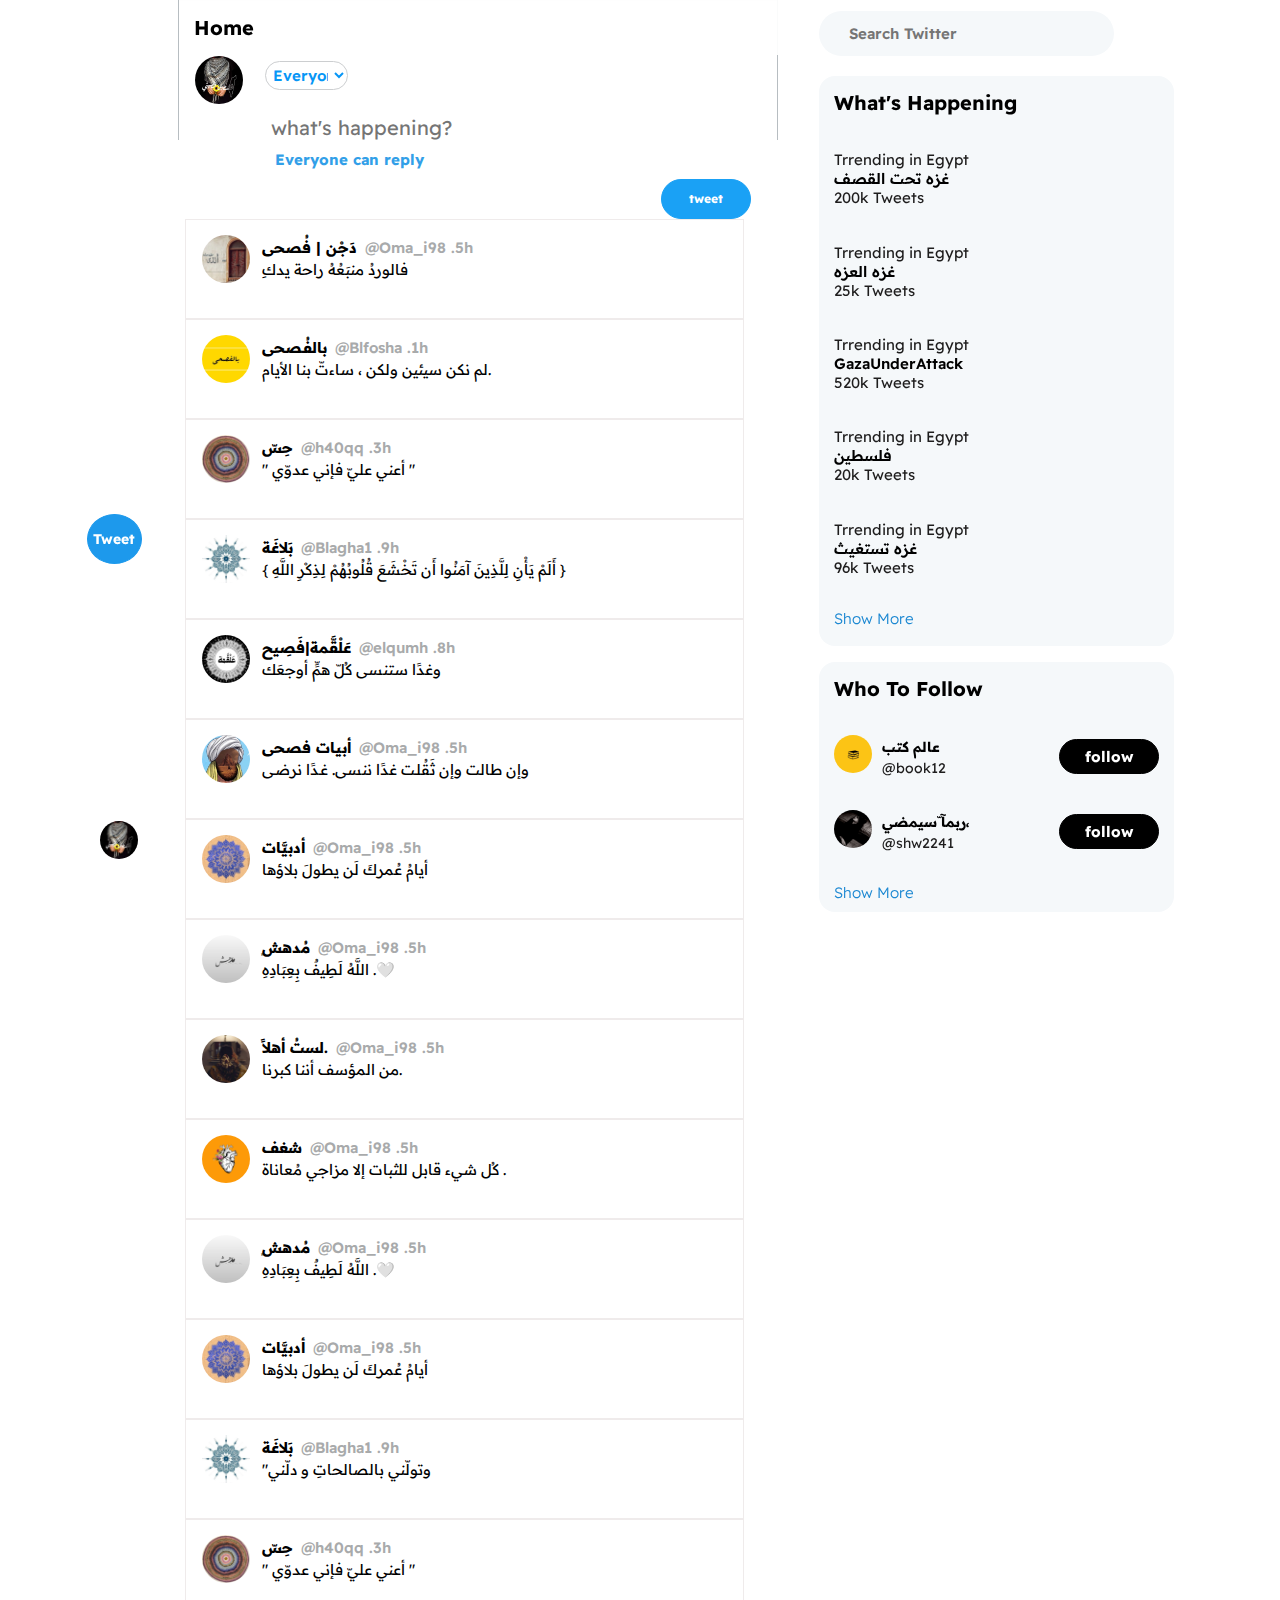
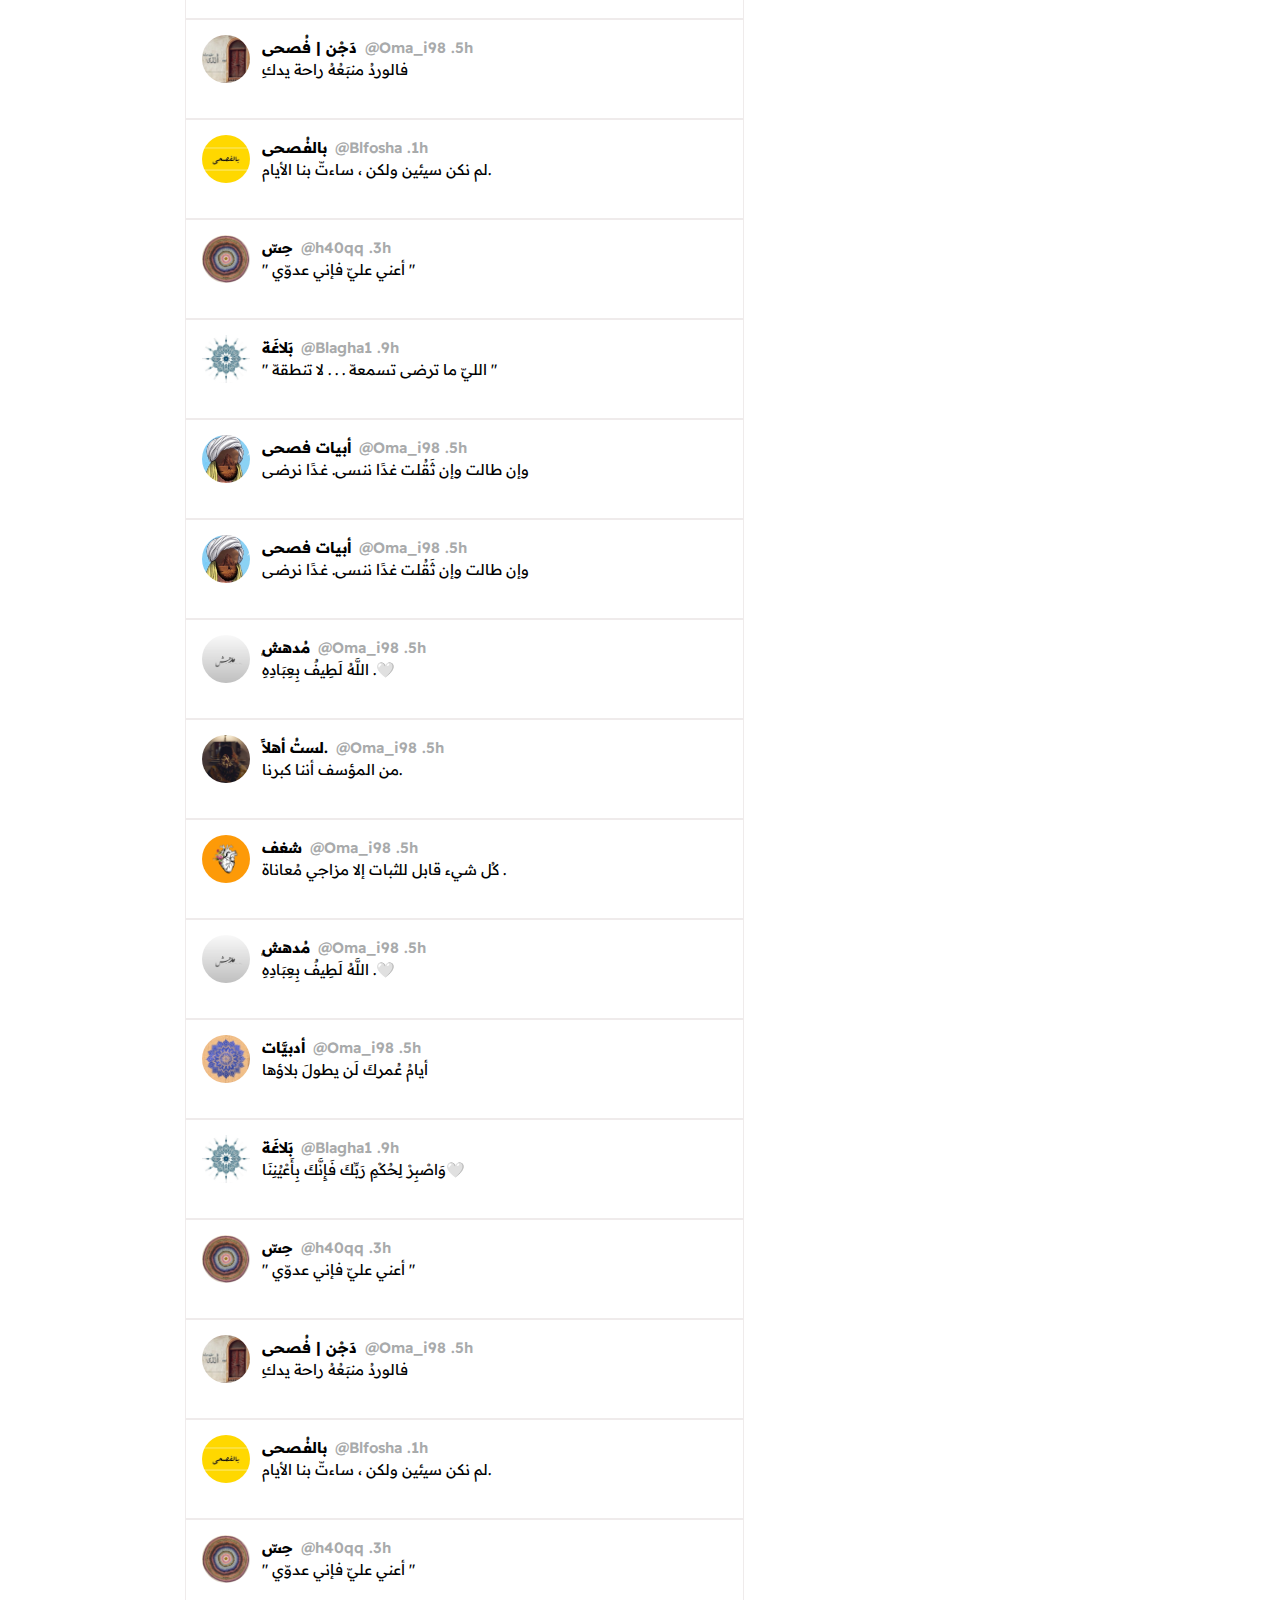
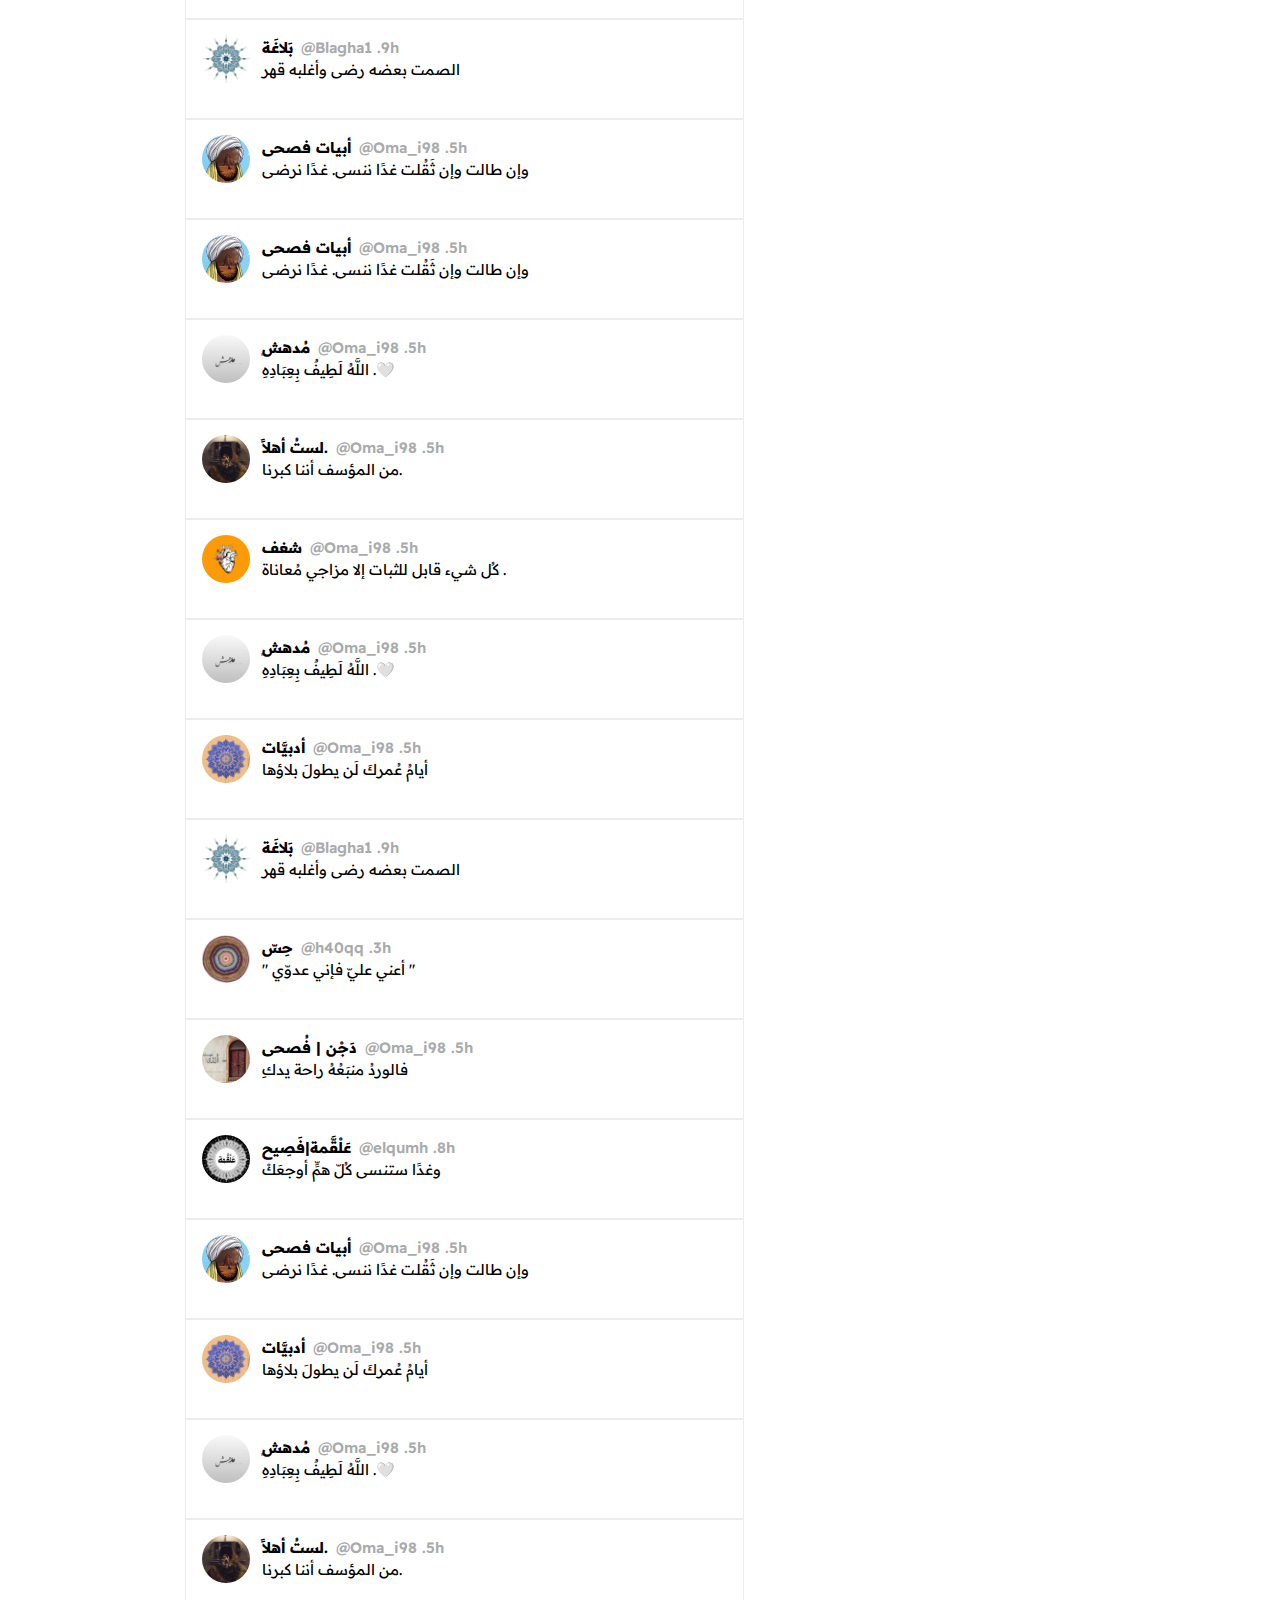
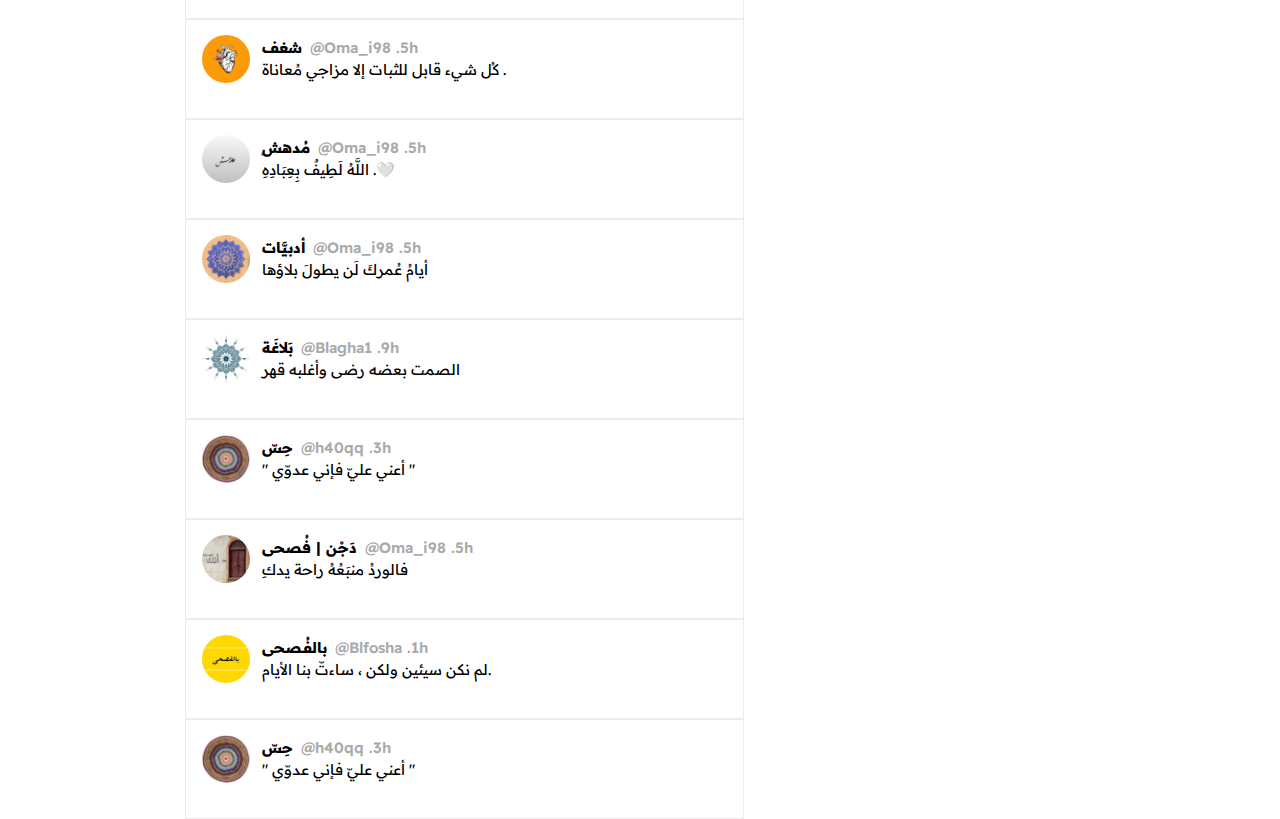
==== index.html @ 55ce8f57 "twitter-clone" ====
<!DOCTYPE html>
<html lang="en">
<head>
    <meta charset="UTF-8">
    <meta http-equiv="X-UA-Compatible" content="IE=edge">
    <meta name="viewport" content="width=device-width, initial-scale=1.0">
    <title> Home/Twitter </title>
    <!----------link Favicon---------->
    <link rel="shortcut icon" href="favicon twitter.png" type="image/x-icon">

    <!------Link Google Fonts--------->
    <link rel="preconnect" href="https://fonts.googleapis.com">
    <link rel="preconnect" href="https://fonts.gstatic.com" crossorigin>
    <link href="https://fonts.googleapis.com/css2?family=Cairo:wght@200&family=Golos+Text&family=Open+Sans:wght@700&family=Readex+Pro:wght@200&display=swap" 
    rel="stylesheet">

    <!--------link Fontawesome-------->
    <link rel="stylesheet" href="https://cdnjs.cloudflare.com/ajax/libs/font-awesome/6.3.0/css/all.min.css" 
    integrity="sha512-SzlrxWUlpfuzQ+pcUCosxcglQRNAq/DZjVsC0lE40xsADsfeQoEypE+enwcOiGjk/bSuGGKHEyjSoQ1zVisanQ=="
    crossorigin="anonymous" referrerpolicy="no-referrer" />

    <!---------Link Bootstrap CSS--------->
    <link rel="stylesheet" href="https://cdn.jsdelivr.net/npm/bootstrap@4.6.2/dist/css/bootstrap.min.css" 
    integrity="sha384-xOolHFLEh07PJGoPkLv1IbcEPTNtaed2xpHsD9ESMhqIYd0nLMwNLD69Npy4HI+N"
    crossorigin="anonymous">

    <!-----------------LINK CSS--------------->
    <link rel="stylesheet" href="style.css">
</head>
<body>
    <!-----------------header--------------->
    <header>
        <!-----------DIV NAV-LINKS----------->
            <div class="nav-links">
                <a href="#">
                    <i class="fab fa-twitter">
                    </i>
                </a>

                <a href="#">
                    <i class="fas fa-house">
                    </i>
                    <span class="font">Home</span>
                </a>
                <a href="#">
                    <i class="far fa-hashtag">
                    </i>
                    <span>Explore</span>
                </a>
                <a href="#">
                    <i class="far fa-bell">
                    </i>
                    <span>Notifications</span>
                </a>
                <a href="#">
                    <i class="far fa-envelope">
                    </i>
                    <span>Messages</span>
                </a>
                <a href="#">
                    <i class="fas fa-clipboard-list">
                    </i>
                    <span>Listes</span>
                </a>
                <a href="#">
                    <i class="far fa-bookmark">
                    </i>
                    <span>Bookmarks</span>
                </a>
                <a href="#">
                    <i class="far fa-user">
                    </i>
                    <span>Profile</span>
                </a>
                <a href="#">
                    <i class="fa-solid fa-ellipsis"></i>
                    </i>
                    <span>More</span>
                </a>
                
                <button class="tweet-button">Tweet</button>
            </div>
             <!-------DIV MAIN-ACCOUNT-------->
            <div class="main-account">
                <a href="#">
                        <img class="tweet-img" src="images/asmaa.jpg" alt="">
                        <div class="account-details">
                            <span class="account-name">اسماء محمد</span>
                            <span class="account-handle">@asmaammhmd22</span>
                        </div>
                        <i class="fa-solid fa-ellipsis"></i>
                </a>
            </div>
    </header>

    <!---------------------main------------------>
    <main>
                <div class="main-flex"> 
                <!--- div main-feed-->
                <div class="main-feed">
                        <div class="home-bar">
                            <span>Home</span>
                        </div>
                        
                        <!--- div new tweet-->
                        <div class="new-tweet">
                            <img class="tweet-img" src="images/asmaa.jpg" alt="">
                            <div class="new-tweet-details">
                                <select class="replay">
                                    <option value="Everyone">Everyone</option>
                                    <option value="Twitter circle">Twitter circle</option>
                                    </select>
                                <input type="text" placeholder=" what's happening?">
                                <p class="p" style="color:  #329fe8;font-weight:700; font-size:15px; padding:10px; ">Everyone can reply</p>
                                
                              
                                <div class="new-tweet-actions">
                                <ul>
                                    <li>
                                        <i class="fa-regular fa-images"></i>
                                        <i class="fa-solid fa-square-poll-horizontal"></i>
                                        <i class="fa-regular fa-face-smile"></i>
                                        <i class="fa-regular fa-calendar"></i>
                                        <i class="fa-sharp fa-solid fa-location-dot"></i>
                                    </li>
                                </ul>
                                <button type="button" class="post-btn">
                                 <h6> tweet</h6>
                                  </button>
                            
                            
                                  <!-- post modal -->
                                  <div class="modal-wrapper">
                                    <div class="modal dark-mode-1">
                                      <div class="modal-header border">
                                        <i class="fas fa-times"></i>
                                        <button type="button">tweet</button>
                                      </div>
                                      <div class="modal-body">
                                        <div class="modal-img">
                                          <img src="images/asmaa.jpg" />
                                        </div>
                                        <input
                                          type="text"
                                          placeholder="What's happening?"
                                          class="modal-input dark-mode-2 light-text border"
                                        />
                                        <i class="far fa-smile"></i>
                                      </div>
                                      <div class="modal-footer">
                                        <div class="modal-icons">
                                          <i class="far fa-image"></i>
                                          <i class="fas fa-camera"></i>
                                          <i class="far fa-chart-bar"></i>

                                        </div>
                                      </div>
                                    </div>
                                  </div>
                                  <!-- end of post modal -->
                                </div>
                                
                                
                                <!-- div feed-tweet-->
                        <div class="feed-tweet">
                            <img  class="tweet-imgs" src="images/tweet-1.jpg" alt="#">
                            <div class="feed-tweet-details">
                                <div class="tweeter-details">
                                    <a href="#" class="tweeter-name">
                                        دَجْـن | فُصحى
                                    <span class="tweeter-handel">
                                        @Oma_i98  .5h
                                    </span>
                                    </a>
                                    <i class="fa-solid fa-ellipsis"></i>
                                </div>
                                <div class="tweet-text">
                                    <p>فالوردُ منبَعُهُ راحة يدكِ</p>
                                </div>
                                <div class="tweet-icons">
                                    <i id="retweet"  class="fa-solid fa-reply-all"></i>
                                    <i  id="replay"class="fas fa-retweet"></i>
                                    <i  id="heart"class="fas fa-heart"></i>
                                    <i  id="chart"class="fa fa-bar-chart"></i>
                                    <i  id="retweet"class="fas fa-share"></i>
                                </div>
                            </div>
                        </div>
 
                        <div class="feed-tweet"> 
                            <img  class="tweet-imgs" src="images/tweet-2.jpg" alt="#">
                            <div class="feed-tweet-details">
                                <div class="tweeter-details">
                                    <a href="#" class="tweeter-name">
                                        بالفُـصحى
                                    <span class="tweeter-handel">
                                        @Blfosha .1h
                                    </span>
                                    </a>
                                    <i class="fa-solid fa-ellipsis"></i>
                                </div>
                                <div class="tweet-text">
                                    <p>
                                        لم نكن سيئين ولكن ، ساءتّ بنا الأيام.
                                    </p>
                                </div>
                                <div class="tweet-icons">
                                    <i id="retweet"  class="fa-solid fa-reply-all"></i>
                                    <i  id="replay"class="fas fa-retweet"></i>
                                    <i  id="heart"class="fas fa-heart"></i>
                                    <i  id="chart"class="fa fa-bar-chart"></i>
                                    <i  id="retweet"class="fas fa-share"></i>
                                </div>
                            </div>
                        </div>


                        <div class="feed-tweet">
                            <img  class="tweet-imgs" src="images/tweet3.jpg" alt="#">
                            <div class="feed-tweet-details">
                                <div class="tweeter-details">
                                    <a href="#" class="tweeter-name">
                                        حِسّ
                                    <span class="tweeter-handel">
                                        @h40qq .3h
                                    </span>
                                    </a>
                                    <i class="fa-solid fa-ellipsis"></i>
                                </div>
                                <div class="tweet-text">
                                    <p>
                                        " أعني عليّ فإني عدوّي "
                                    </p>
                                </div>
                                <div class="tweet-icons">
                                    <i id="retweet"  class="fa-solid fa-reply-all"></i>
                                    <i  id="replay"class="fas fa-retweet"></i>
                                    <i  id="heart"class="fas fa-heart"></i>
                                    <i  id="chart"class="fa fa-bar-chart"></i>
                                    <i  id="retweet"class="fas fa-share"></i>
                                </div>
                            </div>
                        </div>

                        <div class="feed-tweet">
                            <img  class="tweet-imgs" src="images/tweet-4.jpg" alt="#">
                            <div class="feed-tweet-details">
                                <div class="tweeter-details">
                                    <a href="#" class="tweeter-name">
                                        بَلاغَة
                                    <span class="tweeter-handel">
                                        @Blagha1  .9h
                                    </span>
                                    </a>
                                    <i class="fa-solid fa-ellipsis"></i>
                                </div>
                                <div class="tweet-text">
                                    <p>{ أَلَمْ يَأْنِ لِلَّذِينَ آمَنُوا أَن تَخْشَعَ قُلُوبُهُمْ لِذِكْرِ اللَّهِ } </p>
                                </div>
                                <div class="tweet-icons">
                                    <i id="retweet"  class="fa-solid fa-reply-all"></i>
                                    <i  id="replay"class="fas fa-retweet"></i>
                                    <i  id="heart"class="fas fa-heart"></i>
                                    <i  id="chart"class="fa fa-bar-chart"></i>
                                    <i  id="retweet"class="fas fa-share"></i>
                                </div>
                            </div>
                        </div>

                        <div class="feed-tweet">
                            <img  class="tweet-imgs" src="images\tweet5.jpg" alt="#">
                            <div class="feed-tweet-details">
                                <div class="tweeter-details">
                                    <a href="#" class="tweeter-name">
                                        عَلْقَّمة|فَصِيح
                                    <span class="tweeter-handel">
                                        @elqumh .8h
                                    </span>
                                    </a>
                                    <i class="fa-solid fa-ellipsis"></i>
                                </div>
                                <div class="tweet-text">
                                    <p> وغدًا ستنسى كُلّ همٍّ أوجعَك  

                                    </p>
                                </div>
                                <div class="tweet-icons">
                                    <i id="retweet"  class="fa-solid fa-reply-all"></i>
                                    <i  id="replay"class="fas fa-retweet"></i>
                                    <i  id="heart"class="fas fa-heart"></i>
                                    <i  id="chart"class="fa fa-bar-chart"></i>
                                    <i  id="retweet"class="fas fa-share"></i>
                                </div>
                            </div>
                        </div>

                        <div class="feed-tweet">
                            <img  class="tweet-imgs" src="images/tweet6.jpg" alt="#">
                            <div class="feed-tweet-details">
                                <div class="tweeter-details">
                                    <a href="#" class="tweeter-name">
                                        أبيات فصحى
                                    <span class="tweeter-handel">
                                        @Oma_i98  .5h
                                    </span>
                                    </a>
                                    <i class="fa-solid fa-ellipsis"></i>
                                </div>
                                <div class="tweet-text">
                                    <p>
                                        وإن طالت وإن ثَقُلـت
                                        غدًا ننسى. غـدًا نرضـى
                                        </p>
                                </div>
                                <div class="tweet-icons">
                                    <i id="retweet"  class="fa-solid fa-reply-all"></i>
                                    <i  id="replay"class="fas fa-retweet"></i>
                                    <i  id="heart"class="fas fa-heart"></i>
                                    <i  id="chart"class="fa fa-bar-chart"></i>
                                    <i  id="retweet"class="fas fa-share"></i>
                                </div>
                            </div>
                        </div>

                        <div class="feed-tweet">
                            <img  class="tweet-imgs" src="images/tweet7.jpg" alt="#">
                            <div class="feed-tweet-details">
                                <div class="tweeter-details">
                                    <a href="#" class="tweeter-name">
                                        أدبيَّات
                                    <span class="tweeter-handel">
                                        @Oma_i98  .5h
                                    </span>
                                    </a>
                                    <i class="fa-solid fa-ellipsis"></i>
                                </div>
                                <div class="tweet-text">
                                    <p>
                                        أيامُ عُمركَ لَن يطولَ بلاؤها
                                    </p>
                                </div>
                                <div class="tweet-icons">
                                    <i id="retweet"  class="fa-solid fa-reply-all"></i>
                                    <i  id="replay"class="fas fa-retweet"></i>
                                    <i  id="heart"class="fas fa-heart"></i>
                                    <i  id="chart"class="fa fa-bar-chart"></i>
                                    <i  id="retweet"class="fas fa-share"></i>
                                </div>
                            </div>
                        </div>

                       

                        <div class="feed-tweet">
                            <img  class="tweet-imgs" src="images/tweet8.jpg" alt="#">
                            <div class="feed-tweet-details">
                                <div class="tweeter-details">
                                    <a href="#" class="tweeter-name">
                                        
                                       ᷂مُدهش
                                    <span class="tweeter-handel">
                                        @Oma_i98  .5h
                                    </span>
                                    </a>
                                    <i class="fa-solid fa-ellipsis"></i>
                                </div>
                                <div class="tweet-text">
                                        <p>اللَّهُ لَطِيفٌ بِعِبَادِهِ .🤍</p>
                                </div>
                                <div class="tweet-icons">
                                    <i id="retweet"  class="fa-solid fa-reply-all"></i>
                                    <i  id="replay"class="fas fa-retweet"></i>
                                    <i  id="heart"class="fas fa-heart"></i>
                                    <i  id="chart"class="fa fa-bar-chart"></i>
                                    <i  id="retweet"class="fas fa-share"></i>
                                </div>
                            </div>
                        </div>

                        <div class="feed-tweet">
                            <img  class="tweet-imgs" src="images/tweet9.jpg" alt="#">
                            <div class="feed-tweet-details">
                                <div class="tweeter-details">
                                    <a href="#" class="tweeter-name">
                                        لستُ أهلاً.
                                    <span class="tweeter-handel">
                                        @Oma_i98  .5h
                                    </span>
                                    </a>
                                    <i class="fa-solid fa-ellipsis"></i>
                                </div>
                                <div class="tweet-text">
                                    <p>
                                        من المؤسف أننا كبرنا.
                                    </p>
                                </div>
                                <div class="tweet-icons">
                                    <i id="retweet"  class="fa-solid fa-reply-all"></i>
                                    <i  id="replay"class="fas fa-retweet"></i>
                                    <i  id="heart"class="fas fa-heart"></i>
                                    <i  id="chart"class="fa fa-bar-chart"></i>
                                    <i  id="retweet"class="fas fa-share"></i>
                                </div>
                            </div>
                        </div>

                        <div class="feed-tweet">
                            <img  class="tweet-imgs" src="images/tweet10.jpg" alt="#">
                            <div class="feed-tweet-details">
                                <div class="tweeter-details">
                                    <a href="#" class="tweeter-name">
                                        شغف
                                    <span class="tweeter-handel">
                                        @Oma_i98  .5h
                                    </span>
                                    </a>
                                    <i class="fa-solid fa-ellipsis"></i>
                                </div>
                                <div class="tweet-text">
                                    <p>كُل شيء قابل للثبات إلا مزاجي مُعاناة .</p>
                                </div>
                                <div class="tweet-icons">
                                    <i id="retweet"  class="fa-solid fa-reply-all"></i>
                                    <i  id="replay"class="fas fa-retweet"></i>
                                    <i  id="heart"class="fas fa-heart"></i>
                                    <i  id="chart"class="fa fa-bar-chart"></i>
                                    <i  id="retweet"class="fas fa-share"></i>
                                </div>
                            </div>
                        </div>

                        <div class="feed-tweet">
                            <img  class="tweet-imgs" src="images/tweet8.jpg" alt="#">
                            <div class="feed-tweet-details">
                                <div class="tweeter-details">
                                    <a href="#" class="tweeter-name">
                                        
                                       ᷂مُدهش
                                    <span class="tweeter-handel">
                                        @Oma_i98  .5h
                                    </span>
                                    </a>
                                    <i class="fa-solid fa-ellipsis"></i>
                                </div>
                                <div class="tweet-text">
                                    <p>اللَّهُ لَطِيفٌ بِعِبَادِهِ .🤍</p>
                                </div>
                                <div class="tweet-icons">
                                    <i id="retweet"  class="fa-solid fa-reply-all"></i>
                                    <i  id="replay"class="fas fa-retweet"></i>
                                    <i  id="heart"class="fas fa-heart"></i>
                                    <i  id="chart"class="fa fa-bar-chart"></i>
                                    <i  id="retweet"class="fas fa-share"></i>
                                </div>
                            </div>
                        </div>

                        <div class="feed-tweet">
                            <img  class="tweet-imgs" src="images/tweet7.jpg" alt="#">
                            <div class="feed-tweet-details">
                                <div class="tweeter-details">
                                    <a href="#" class="tweeter-name">
                                        أدبيَّات
                                    <span class="tweeter-handel">
                                        @Oma_i98  .5h
                                    </span>
                                    </a>
                                    <i class="fa-solid fa-ellipsis"></i>
                                </div>
                                <div class="tweet-text">
                                    <p>
                                        أيامُ عُمركَ لَن يطولَ بلاؤها
                                    </p>
                                </div>
                                <div class="tweet-icons">
                                    <i id="retweet"  class="fa-solid fa-reply-all"></i>
                                    <i  id="replay"class="fas fa-retweet"></i>
                                    <i  id="heart"class="fas fa-heart"></i>
                                    <i  id="chart"class="fa fa-bar-chart"></i>
                                    <i  id="retweet"class="fas fa-share"></i>
                                </div>
                            </div>
                        </div>
                        

                        <div class="feed-tweet">
                            <img  class="tweet-imgs" src="images/tweet-4.jpg" alt="#">
                            <div class="feed-tweet-details">
                                <div class="tweeter-details">
                                    <a href="#" class="tweeter-name">
                                        بَلاغَة
                                    <span class="tweeter-handel">
                                        @Blagha1  .9h
                                    </span>
                                    </a>
                                    <i class="fa-solid fa-ellipsis"></i>
                                </div>
                                <div class="tweet-text">
                                    <p>"وتولّني بالصالحاتِ  و دلّني</p>
                                </div>
                                <div class="tweet-icons">
                                    <i id="retweet"  class="fa-solid fa-reply-all"></i>
                                    <i  id="replay"class="fas fa-retweet"></i>
                                    <i  id="heart"class="fas fa-heart"></i>
                                    <i  id="chart"class="fa fa-bar-chart"></i>
                                    <i  id="retweet"class="fas fa-share"></i>
                                </div>
                            </div>
                        </div>

                        <div class="feed-tweet">
                            <img  class="tweet-imgs" src="images/tweet3.jpg" alt="#">
                            <div class="feed-tweet-details">
                                <div class="tweeter-details">
                                    <a href="#" class="tweeter-name">
                                        حِسّ
                                    <span class="tweeter-handel">
                                        @h40qq .3h
                                    </span>
                                    </a>
                                    <i class="fa-solid fa-ellipsis"></i>
                                </div>
                                <div class="tweet-text">
                                    <p>
                                        " أعني عليّ فإني عدوّي "
                                    </p>
                                </div>
                                <div class="tweet-icons">
                                    <i id="retweet"  class="fa-solid fa-reply-all"></i>
                                    <i  id="replay"class="fas fa-retweet"></i>
                                    <i  id="heart"class="fas fa-heart"></i>
                                    <i  id="chart"class="fa fa-bar-chart"></i>
                                    <i  id="retweet"class="fas fa-share"></i>
                                </div>
                            </div>
                        </div>

                        <div class="feed-tweet">
                            <img  class="tweet-imgs" src="images/tweet-1.jpg" alt="#">
                            <div class="feed-tweet-details">
                                <div class="tweeter-details">
                                    <a href="#" class="tweeter-name">
                                        دَجْـن | فُصحى
                                    <span class="tweeter-handel">
                                        @Oma_i98  .5h
                                    </span>
                                    </a>
                                    <i class="fa-solid fa-ellipsis"></i>
                                </div>
                                <div class="tweet-text">
                                    <p>فالوردُ منبَعُهُ راحة يدكِ</p>
                                </div>
                                <div class="tweet-icons">
                                    <i id="retweet"  class="fa-solid fa-reply-all"></i>
                                    <i  id="replay"class="fas fa-retweet"></i>
                                    <i  id="heart"class="fas fa-heart"></i>
                                    <i  id="chart"class="fa fa-bar-chart"></i>
                                    <i  id="retweet"class="fas fa-share"></i>
                                </div>
                            </div>
                        </div>

                        <div class="feed-tweet"> 
                            <img  class="tweet-imgs" src="images/tweet-2.jpg" alt="#">
                            <div class="feed-tweet-details">
                                <div class="tweeter-details">
                                    <a href="#" class="tweeter-name">
                                        بالفُـصحى
                                    <span class="tweeter-handel">
                                        @Blfosha .1h
                                    </span>
                                    </a>
                                    <i class="fa-solid fa-ellipsis"></i>
                                </div>
                                <div class="tweet-text">
                                    <p>
                                        لم نكن سيئين ولكن ، ساءتّ بنا الأيام.
                                    </p>
                                </div>
                                <div class="tweet-icons">
                                    <i id="retweet"  class="fa-solid fa-reply-all"></i>
                                    <i  id="replay"class="fas fa-retweet"></i>
                                    <i  id="heart"class="fas fa-heart"></i>
                                    <i  id="chart"class="fa fa-bar-chart"></i>
                                    <i  id="retweet"class="fas fa-share"></i>
                                </div>
                            </div>
                        </div>

                        <div class="feed-tweet">
                            <img  class="tweet-imgs" src="images/tweet3.jpg" alt="#">
                            <div class="feed-tweet-details">
                                <div class="tweeter-details">
                                    <a href="#" class="tweeter-name">
                                        حِسّ
                                    <span class="tweeter-handel">
                                        @h40qq .3h
                                    </span>
                                    </a>
                                    <i class="fa-solid fa-ellipsis"></i>
                                </div>
                                <div class="tweet-text">
                                    <p>
                                        " أعني عليّ فإني عدوّي "
                                    </p>
                                </div>
                                <div class="tweet-icons">
                                    <i id="retweet"  class="fa-solid fa-reply-all"></i>
                                    <i  id="replay"class="fas fa-retweet"></i>
                                    <i  id="heart"class="fas fa-heart"></i>
                                    <i  id="chart"class="fa fa-bar-chart"></i>
                                    <i  id="retweet"class="fas fa-share"></i>
                                </div>
                            </div>
                        </div>

                        <div class="feed-tweet">
                            <img  class="tweet-imgs" src="images/tweet-4.jpg" alt="#">
                            <div class="feed-tweet-details">
                                <div class="tweeter-details">
                                    <a href="#" class="tweeter-name">
                                        بَلاغَة
                                    <span class="tweeter-handel">
                                        @Blagha1  .9h
                                    </span>
                                    </a>
                                    <i class="fa-solid fa-ellipsis"></i>
                                </div>
                                <div class="tweet-text">
                                    <p>" الليّ ما ترضى تسمعهّ . . . لا تنطقهّ " </p>
                                </div>
                                <div class="tweet-icons">
                                    <i id="retweet"  class="fa-solid fa-reply-all"></i>
                                    <i  id="replay"class="fas fa-retweet"></i>
                                    <i  id="heart"class="fas fa-heart"></i>
                                    <i  id="chart"class="fa fa-bar-chart"></i>
                                    <i  id="retweet"class="fas fa-share"></i>
                                </div>
                            </div>
                        </div>

                        <div class="feed-tweet">
                            <img  class="tweet-imgs" src="images/tweet6.jpg" alt="#">
                            <div class="feed-tweet-details">
                                <div class="tweeter-details">
                                    <a href="#" class="tweeter-name">
                                        أبيات فصحى
                                    <span class="tweeter-handel">
                                        @Oma_i98  .5h
                                    </span>
                                    </a>
                                    <i class="fa-solid fa-ellipsis"></i>
                                </div>
                                <div class="tweet-text">
                                    <p>
                                        وإن طالت وإن ثَقُلـت
                                        غدًا ننسى. غـدًا نرضـى
                                        </p>
                                </div>
                                <div class="tweet-icons">
                                    <i id="retweet"  class="fa-solid fa-reply-all"></i>
                                    <i  id="replay"class="fas fa-retweet"></i>
                                    <i  id="heart"class="fas fa-heart"></i>
                                    <i  id="chart"class="fa fa-bar-chart"></i>
                                    <i  id="retweet"class="fas fa-share"></i>
                                </div>
                            </div>
                        </div>

                        <div class="feed-tweet">
                            <img  class="tweet-imgs" src="images/tweet6.jpg" alt="#">
                            <div class="feed-tweet-details">
                                <div class="tweeter-details">
                                    <a href="#" class="tweeter-name">
                                        أبيات فصحى
                                    <span class="tweeter-handel">
                                        @Oma_i98  .5h
                                    </span>
                                    </a>
                                    <i class="fa-solid fa-ellipsis"></i>
                                </div>
                                <div class="tweet-text">
                                    <p>
                                        وإن طالت وإن ثَقُلـت
                                        غدًا ننسى. غـدًا نرضـى
                                        </p>
                                </div>
                                <div class="tweet-icons">
                                    <i id="retweet"  class="fa-solid fa-reply-all"></i>
                                    <i  id="replay"class="fas fa-retweet"></i>
                                    <i  id="heart"class="fas fa-heart"></i>
                                    <i  id="chart"class="fa fa-bar-chart"></i>
                                    <i  id="retweet"class="fas fa-share"></i>
                                </div>
                            </div>
                        </div>

                        <div class="feed-tweet">
                            <img  class="tweet-imgs" src="images/tweet8.jpg" alt="#">
                            <div class="feed-tweet-details">
                                <div class="tweeter-details">
                                    <a href="#" class="tweeter-name">
                                        
                                       ᷂مُدهش
                                    <span class="tweeter-handel">
                                        @Oma_i98  .5h
                                    </span>
                                    </a>
                                    <i class="fa-solid fa-ellipsis"></i>
                                </div>
                                <div class="tweet-text">
                                    <p>اللَّهُ لَطِيفٌ بِعِبَادِهِ .🤍</p>
                                </div>
                                <div class="tweet-icons">
                                    <i id="retweet"  class="fa-solid fa-reply-all"></i>
                                    <i  id="replay"class="fas fa-retweet"></i>
                                    <i  id="heart"class="fas fa-heart"></i>
                                    <i  id="chart"class="fa fa-bar-chart"></i>
                                    <i  id="retweet"class="fas fa-share"></i>
                                </div>
                            </div>
                        </div>

                        <div class="feed-tweet">
                            <img  class="tweet-imgs" src="images/tweet9.jpg" alt="#">
                            <div class="feed-tweet-details">
                                <div class="tweeter-details">
                                    <a href="#" class="tweeter-name">
                                        لستُ أهلاً.
                                    <span class="tweeter-handel">
                                        @Oma_i98  .5h
                                    </span>
                                    </a>
                                    <i class="fa-solid fa-ellipsis"></i>
                                </div>
                                <div class="tweet-text">
                                    <p>
                                        من المؤسف أننا كبرنا.
                                    </p>
                                </div>
                                <div class="tweet-icons">
                                    <i id="retweet"  class="fa-solid fa-reply-all"></i>
                                    <i  id="replay"class="fas fa-retweet"></i>
                                    <i  id="heart"class="fas fa-heart"></i>
                                    <i  id="chart"class="fa fa-bar-chart"></i>
                                    <i  id="retweet"class="fas fa-share"></i>
                                </div>
                            </div>
                        </div>

                        <div class="feed-tweet">
                            <img  class="tweet-imgs" src="images/tweet10.jpg" alt="#">
                            <div class="feed-tweet-details">
                                <div class="tweeter-details">
                                    <a href="#" class="tweeter-name">
                                        شغف
                                    <span class="tweeter-handel">
                                        @Oma_i98  .5h
                                    </span>
                                    </a>
                                    <i class="fa-solid fa-ellipsis"></i>
                                </div>
                                <div class="tweet-text">
                                    <p>كُل شيء قابل للثبات إلا مزاجي مُعاناة .</p>
                                </div>
                                <div class="tweet-icons">
                                    <i id="retweet"  class="fa-solid fa-reply-all"></i>
                                    <i  id="replay"class="fas fa-retweet"></i>
                                    <i  id="heart"class="fas fa-heart"></i>
                                    <i  id="chart"class="fa fa-bar-chart"></i>
                                    <i  id="retweet"class="fas fa-share"></i>
                                </div>
                            </div>
                        </div>

                        <div class="feed-tweet">
                            <img  class="tweet-imgs" src="images/tweet8.jpg" alt="#">
                            <div class="feed-tweet-details">
                                <div class="tweeter-details">
                                    <a href="#" class="tweeter-name">
                                        
                                       ᷂مُدهش
                                    <span class="tweeter-handel">
                                        @Oma_i98  .5h
                                    </span>
                                    </a>
                                    <i class="fa-solid fa-ellipsis"></i>
                                </div>
                                <div class="tweet-text">
                                    <p>اللَّهُ لَطِيفٌ بِعِبَادِهِ .🤍</p>
                                </div>
                                <div class="tweet-icons">
                                    <i id="retweet"  class="fa-solid fa-reply-all"></i>
                                    <i  id="replay"class="fas fa-retweet"></i>
                                    <i  id="heart"class="fas fa-heart"></i>
                                    <i  id="chart"class="fa fa-bar-chart"></i>
                                    <i  id="retweet"class="fas fa-share"></i>
                                </div>
                            </div>
                        </div>

                        <div class="feed-tweet">
                            <img  class="tweet-imgs" src="images/tweet7.jpg" alt="#">
                            <div class="feed-tweet-details">
                                <div class="tweeter-details">
                                    <a href="#" class="tweeter-name">
                                        أدبيَّات
                                    <span class="tweeter-handel">
                                        @Oma_i98  .5h
                                    </span>
                                    </a>
                                    <i class="fa-solid fa-ellipsis"></i>
                                </div>
                                <div class="tweet-text">
                                    <p>
                                        أيامُ عُمركَ لَن يطولَ بلاؤها
                                    </p>
                                </div>
                                <div class="tweet-icons">
                                    <i id="retweet"  class="fa-solid fa-reply-all"></i>
                                    <i  id="replay"class="fas fa-retweet"></i>
                                    <i  id="heart"class="fas fa-heart"></i>
                                    <i  id="chart"class="fa fa-bar-chart"></i>
                                    <i  id="retweet"class="fas fa-share"></i>
                                </div>
                            </div>
                        </div>
                        

                        <div class="feed-tweet">
                            <img  class="tweet-imgs" src="images/tweet-4.jpg" alt="#">
                            <div class="feed-tweet-details">
                                <div class="tweeter-details">
                                    <a href="#" class="tweeter-name">
                                        بَلاغَة
                                    <span class="tweeter-handel">
                                        @Blagha1  .9h
                                    </span>
                                    </a>
                                    <i class="fa-solid fa-ellipsis"></i>
                                </div>
                                <div class="tweet-text">
                                    <p>وَاصْبِرْ لِحُكْمِ رَبِّكَ فَإِنَّكَ بِأَعْيُنِنَا🤍</p>
                                </div>
                                <div class="tweet-icons">
                                    <i id="retweet"  class="fa-solid fa-reply-all"></i>
                                    <i  id="replay"class="fas fa-retweet"></i>
                                    <i  id="heart"class="fas fa-heart"></i>
                                    <i  id="chart"class="fa fa-bar-chart"></i>
                                    <i  id="retweet"class="fas fa-share"></i>
                                </div>
                            </div>
                        </div>

                        <div class="feed-tweet">
                            <img  class="tweet-imgs" src="images/tweet3.jpg" alt="#">
                            <div class="feed-tweet-details">
                                <div class="tweeter-details">
                                    <a href="#" class="tweeter-name">
                                        حِسّ
                                    <span class="tweeter-handel">
                                        @h40qq .3h
                                    </span>
                                    </a>
                                    <i class="fa-solid fa-ellipsis"></i>
                                </div>
                                <div class="tweet-text">
                                    <p>
                                        " أعني عليّ فإني عدوّي "
                                    </p>
                                </div>
                                <div class="tweet-icons">
                                    <i id="retweet"  class="fa-solid fa-reply-all"></i>
                                    <i  id="replay"class="fas fa-retweet"></i>
                                    <i  id="heart"class="fas fa-heart"></i>
                                    <i  id="chart"class="fa fa-bar-chart"></i>
                                    <i  id="retweet"class="fas fa-share"></i>
                                </div>
                            </div>
                        </div>

                        <div class="feed-tweet">
                            <img  class="tweet-imgs" src="images/tweet-1.jpg" alt="#">
                            <div class="feed-tweet-details">
                                <div class="tweeter-details">
                                    <a href="#" class="tweeter-name">
                                        دَجْـن | فُصحى
                                    <span class="tweeter-handel">
                                        @Oma_i98  .5h
                                    </span>
                                    </a>
                                    <i class="fa-solid fa-ellipsis"></i>
                                </div>
                                <div class="tweet-text">
                                    <p>فالوردُ منبَعُهُ راحة يدكِ</p>
                                </div>
                                <div class="tweet-icons">
                                    <i id="retweet"  class="fa-solid fa-reply-all"></i>
                                    <i  id="replay"class="fas fa-retweet"></i>
                                    <i  id="heart"class="fas fa-heart"></i>
                                    <i  id="chart"class="fa fa-bar-chart"></i>
                                    <i  id="retweet"class="fas fa-share"></i>
                                </div>
                            </div>
                        </div>

                        <div class="feed-tweet"> 
                            <img  class="tweet-imgs" src="images/tweet-2.jpg" alt="#">
                            <div class="feed-tweet-details">
                                <div class="tweeter-details">
                                    <a href="#" class="tweeter-name">
                                        بالفُـصحى
                                    <span class="tweeter-handel">
                                        @Blfosha .1h
                                    </span>
                                    </a>
                                    <i class="fa-solid fa-ellipsis"></i>
                                </div>
                                <div class="tweet-text">
                                    <p>
                                       لم نكن سيئين ولكن ، ساءتّ بنا الأيام.
                                    </p>
                                </div>
                                <div class="tweet-icons">
                                    <i id="retweet"  class="fa-solid fa-reply-all"></i>
                                    <i  id="replay"class="fas fa-retweet"></i>
                                    <i  id="heart"class="fas fa-heart"></i>
                                    <i  id="chart"class="fa fa-bar-chart"></i>
                                    <i  id="retweet"class="fas fa-share"></i>
                                </div>
                            </div>
                        </div>

                        <div class="feed-tweet">
                            <img  class="tweet-imgs" src="images/tweet3.jpg" alt="#">
                            <div class="feed-tweet-details">
                                <div class="tweeter-details">
                                    <a href="#" class="tweeter-name">
                                        حِسّ
                                    <span class="tweeter-handel">
                                        @h40qq .3h
                                    </span>
                                    </a>
                                    <i class="fa-solid fa-ellipsis"></i>
                                </div>
                                <div class="tweet-text">
                                    <p>
                                        " أعني عليّ فإني عدوّي "
                                    </p>
                                </div>
                                <div class="tweet-icons">
                                    <i id="retweet"  class="fa-solid fa-reply-all"></i>
                                    <i  id="replay"class="fas fa-retweet"></i>
                                    <i  id="heart"class="fas fa-heart"></i>
                                    <i  id="chart"class="fa fa-bar-chart"></i>
                                    <i  id="retweet"class="fas fa-share"></i>
                                </div>
                            </div>
                        </div>

                        <div class="feed-tweet">
                            <img  class="tweet-imgs" src="images/tweet-4.jpg" alt="#">
                            <div class="feed-tweet-details">
                                <div class="tweeter-details">
                                    <a href="#" class="tweeter-name">
                                        بَلاغَة
                                    <span class="tweeter-handel">
                                        @Blagha1  .9h
                                    </span>
                                    </a>
                                    <i class="fa-solid fa-ellipsis"></i>
                                </div>
                                <div class="tweet-text">
                                    <p>الصمت بعضه رضى 
                                        وأغلبه قهر</p>
                                </div>
                                <div class="tweet-icons">
                                    <i id="retweet"  class="fa-solid fa-reply-all"></i>
                                    <i  id="replay"class="fas fa-retweet"></i>
                                    <i  id="heart"class="fas fa-heart"></i>
                                    <i  id="chart"class="fa fa-bar-chart"></i>
                                    <i  id="retweet"class="fas fa-share"></i>
                                </div>
                            </div>
                        </div>

                        <div class="feed-tweet">
                            <img  class="tweet-imgs" src="images/tweet6.jpg" alt="#">
                            <div class="feed-tweet-details">
                                <div class="tweeter-details">
                                    <a href="#" class="tweeter-name">
                                        أبيات فصحى
                                    <span class="tweeter-handel">
                                        @Oma_i98  .5h
                                    </span>
                                    </a>
                                    <i class="fa-solid fa-ellipsis"></i>
                                </div>
                                <div class="tweet-text">
                                    <p>
                                        وإن طالت وإن ثَقُلـت
                                        غدًا ننسى. غـدًا نرضـى
                                        </p>
                                </div>
                                <div class="tweet-icons">
                                    <i id="retweet"  class="fa-solid fa-reply-all"></i>
                                    <i  id="replay"class="fas fa-retweet"></i>
                                    <i  id="heart"class="fas fa-heart"></i>
                                    <i  id="chart"class="fa fa-bar-chart"></i>
                                    <i  id="retweet"class="fas fa-share"></i>
                                </div>
                            </div>
                        </div>

                        <div class="feed-tweet">
                            <img  class="tweet-imgs" src="images/tweet6.jpg" alt="#">
                            <div class="feed-tweet-details">
                                <div class="tweeter-details">
                                    <a href="#" class="tweeter-name">
                                        أبيات فصحى
                                    <span class="tweeter-handel">
                                        @Oma_i98  .5h
                                    </span>
                                    </a>
                                    <i class="fa-solid fa-ellipsis"></i>
                                </div>
                                <div class="tweet-text">
                                    <p>
                                        وإن طالت وإن ثَقُلـت
                                        غدًا ننسى. غـدًا نرضـى
                                        </p>
                                </div>
                                <div class="tweet-icons">
                                    <i id="retweet"  class="fa-solid fa-reply-all"></i>
                                    <i  id="replay"class="fas fa-retweet"></i>
                                    <i  id="heart"class="fas fa-heart"></i>
                                    <i  id="chart"class="fa fa-bar-chart"></i>
                                    <i  id="retweet"class="fas fa-share"></i>
                                </div>
                            </div>
                        </div>



                        <div class="feed-tweet">
                            <img  class="tweet-imgs" src="images/tweet8.jpg" alt="#">
                            <div class="feed-tweet-details">
                                <div class="tweeter-details">
                                    <a href="#" class="tweeter-name">
                                        
                                       ᷂مُدهش
                                    <span class="tweeter-handel">
                                        @Oma_i98  .5h
                                    </span>
                                    </a>
                                    <i class="fa-solid fa-ellipsis"></i>
                                </div>
                                <div class="tweet-text">
                                    <p>اللَّهُ لَطِيفٌ بِعِبَادِهِ .🤍</p>
                                </div>
                                <div class="tweet-icons">
                                    <i id="retweet"  class="fa-solid fa-reply-all"></i>
                                    <i  id="replay"class="fas fa-retweet"></i>
                                    <i  id="heart"class="fas fa-heart"></i>
                                    <i  id="chart"class="fa fa-bar-chart"></i>
                                    <i  id="retweet"class="fas fa-share"></i>
                                </div>
                            </div>
                        </div>

                        <div class="feed-tweet">
                            <img  class="tweet-imgs" src="images/tweet9.jpg" alt="#">
                            <div class="feed-tweet-details">
                                <div class="tweeter-details">
                                    <a href="#" class="tweeter-name">
                                        لستُ أهلاً.
                                    <span class="tweeter-handel">
                                        @Oma_i98  .5h
                                    </span>
                                    </a>
                                    <i class="fa-solid fa-ellipsis"></i>
                                </div>
                                <div class="tweet-text">
                                    <p>
                                        من المؤسف أننا كبرنا.
                                    </p>
                                </div>
                                <div class="tweet-icons">
                                    <i id="retweet"  class="fa-solid fa-reply-all"></i>
                                    <i  id="replay"class="fas fa-retweet"></i>
                                    <i  id="heart"class="fas fa-heart"></i>
                                    <i  id="chart"class="fa fa-bar-chart"></i>
                                    <i  id="retweet"class="fas fa-share"></i>
                                </div>
                            </div>
                        </div>

                        <div class="feed-tweet">
                            <img  class="tweet-imgs" src="images/tweet10.jpg" alt="#">
                            <div class="feed-tweet-details">
                                <div class="tweeter-details">
                                    <a href="#" class="tweeter-name">
                                        شغف
                                    <span class="tweeter-handel">
                                        @Oma_i98  .5h
                                    </span>
                                    </a>
                                    <i class="fa-solid fa-ellipsis"></i>
                                </div>
                                <div class="tweet-text">
                                    <p>كُل شيء قابل للثبات إلا مزاجي مُعاناة .</p>
                                </div>
                                <div class="tweet-icons">
                                    <i id="retweet"  class="fa-solid fa-reply-all"></i>
                                    <i  id="replay"class="fas fa-retweet"></i>
                                    <i  id="heart"class="fas fa-heart"></i>
                                    <i  id="chart"class="fa fa-bar-chart"></i>
                                    <i  id="retweet"class="fas fa-share"></i>
                                </div>
                            </div>
                        </div>

                        <div class="feed-tweet">
                            <img  class="tweet-imgs" src="images/tweet8.jpg" alt="#">
                            <div class="feed-tweet-details">
                                <div class="tweeter-details">
                                    <a href="#" class="tweeter-name">
                                        
                                       ᷂مُدهش
                                    <span class="tweeter-handel">
                                        @Oma_i98  .5h
                                    </span>
                                    </a>
                                    <i class="fa-solid fa-ellipsis"></i>
                                </div>
                                <div class="tweet-text">
                                    <p>اللَّهُ لَطِيفٌ بِعِبَادِهِ .🤍</p>
                                </div>
                                <div class="tweet-icons">
                                    <i id="retweet"  class="fa-solid fa-reply-all"></i>
                                    <i  id="replay"class="fas fa-retweet"></i>
                                    <i  id="heart"class="fas fa-heart"></i>
                                    <i  id="chart"class="fa fa-bar-chart"></i>
                                    <i  id="retweet"class="fas fa-share"></i>
                                </div>
                            </div>
                        </div>

                        <div class="feed-tweet">
                            <img  class="tweet-imgs" src="images/tweet7.jpg" alt="#">
                            <div class="feed-tweet-details">
                                <div class="tweeter-details">
                                    <a href="#" class="tweeter-name">
                                        أدبيَّات
                                    <span class="tweeter-handel">
                                        @Oma_i98  .5h
                                    </span>
                                    </a>
                                    <i class="fa-solid fa-ellipsis"></i>
                                </div>
                                <div class="tweet-text">
                                    <p>
                                        أيامُ عُمركَ لَن يطولَ بلاؤها
                                    </p>
                                </div>
                                <div class="tweet-icons">
                                    <i id="retweet"  class="fa-solid fa-reply-all"></i>
                                    <i  id="replay"class="fas fa-retweet"></i>
                                    <i  id="heart"class="fas fa-heart"></i>
                                    <i  id="chart"class="fa fa-bar-chart"></i>
                                    <i  id="retweet"class="fas fa-share"></i>
                                </div>
                            </div>
                        </div>
                        

                        <div class="feed-tweet">
                            <img  class="tweet-imgs" src="images/tweet-4.jpg" alt="#">
                            <div class="feed-tweet-details">
                                <div class="tweeter-details">
                                    <a href="#" class="tweeter-name">
                                        بَلاغَة
                                    <span class="tweeter-handel">
                                        @Blagha1  .9h
                                    </span>
                                    </a>
                                    <i class="fa-solid fa-ellipsis"></i>
                                </div>
                                <div class="tweet-text">
                                    <p>الصمت بعضه رضى 
                                        وأغلبه قهر</p>
                                </div>
                                <div class="tweet-icons">
                                    <i id="retweet"  class="fa-solid fa-reply-all"></i>
                                    <i  id="replay"class="fas fa-retweet"></i>
                                    <i  id="heart"class="fas fa-heart"></i>
                                    <i  id="chart"class="fa fa-bar-chart"></i>
                                    <i  id="retweet"class="fas fa-share"></i>
                                </div>
                            </div>
                        </div>

                        <div class="feed-tweet">
                            <img  class="tweet-imgs" src="images/tweet3.jpg" alt="#">
                            <div class="feed-tweet-details">
                                <div class="tweeter-details">
                                    <a href="#" class="tweeter-name">
                                        حِسّ
                                    <span class="tweeter-handel">
                                        @h40qq .3h
                                    </span>
                                    </a>
                                    <i class="fa-solid fa-ellipsis"></i>
                                </div>
                                <div class="tweet-text">
                                    <p>
                                        " أعني عليّ فإني عدوّي "
                                    </p>
                                </div>
                                <div class="tweet-icons">
                                    <i id="retweet"  class="fa-solid fa-reply-all"></i>
                                    <i  id="replay"class="fas fa-retweet"></i>
                                    <i  id="heart"class="fas fa-heart"></i>
                                    <i  id="chart"class="fa fa-bar-chart"></i>
                                    <i  id="retweet"class="fas fa-share"></i>
                                </div>
                            </div>
                        </div>

                        <div class="feed-tweet">
                            <img  class="tweet-imgs" src="images/tweet-1.jpg" alt="#">
                            <div class="feed-tweet-details">
                                <div class="tweeter-details">
                                    <a href="#" class="tweeter-name">
                                        دَجْـن | فُصحى
                                    <span class="tweeter-handel">
                                        @Oma_i98  .5h
                                    </span>
                                    </a>
                                    <i class="fa-solid fa-ellipsis"></i>
                                </div>
                                <div class="tweet-text">
                                    <p>فالوردُ منبَعُهُ راحة يدكِ</p>
                                </div>
                                <div class="tweet-icons">
                                    <i id="retweet"  class="fa-solid fa-reply-all"></i>
                                    <i  id="replay"class="fas fa-retweet"></i>
                                    <i  id="heart"class="fas fa-heart"></i>
                                    <i  id="chart"class="fa fa-bar-chart"></i>
                                    <i  id="retweet"class="fas fa-share"></i>
                                </div>
                            </div>
                        </div>


                        <div class="feed-tweet">
                            <img  class="tweet-imgs" src="images\tweet5.jpg" alt="#">
                            <div class="feed-tweet-details">
                                <div class="tweeter-details">
                                    <a href="#" class="tweeter-name">
                                        عَلْقَّمة|فَصِيح
                                    <span class="tweeter-handel">
                                        @elqumh .8h
                                    </span>
                                    </a>
                                    <i class="fa-solid fa-ellipsis"></i>
                                </div>
                                <div class="tweet-text">
                                    <p>
                                        وغدًا ستنسى كُلّ همٍّ أوجعَكْ   

                                    </p>
                                </div>
                                <div class="tweet-icons">
                                    <i id="retweet"  class="fa-solid fa-reply-all"></i>
                                    <i  id="replay"class="fas fa-retweet"></i>
                                    <i  id="heart"class="fas fa-heart"></i>
                                    <i  id="chart"class="fa fa-bar-chart"></i>
                                    <i  id="retweet"class="fas fa-share"></i>
                                </div>
                            </div>
                        </div>

                        <div class="feed-tweet">
                            <img  class="tweet-imgs" src="images/tweet6.jpg" alt="#">
                            <div class="feed-tweet-details">
                                <div class="tweeter-details">
                                    <a href="#" class="tweeter-name">
                                        أبيات فصحى
                                    <span class="tweeter-handel">
                                        @Oma_i98  .5h
                                    </span>
                                    </a>
                                    <i class="fa-solid fa-ellipsis"></i>
                                </div>
                                <div class="tweet-text">
                                    <p>
                                        وإن طالت وإن ثَقُلـت
                                        غدًا ننسى. غـدًا نرضـى
                                        </p>
                                </div>
                                <div class="tweet-icons">
                                    <i id="retweet"  class="fa-solid fa-reply-all"></i>
                                    <i  id="replay"class="fas fa-retweet"></i>
                                    <i  id="heart"class="fas fa-heart"></i>
                                    <i  id="chart"class="fa fa-bar-chart"></i>
                                    <i  id="retweet"class="fas fa-share"></i>
                                </div>
                            </div>
                        </div>

                        <div class="feed-tweet">
                            <img  class="tweet-imgs" src="images/tweet7.jpg" alt="#">
                            <div class="feed-tweet-details">
                                <div class="tweeter-details">
                                    <a href="#" class="tweeter-name">
                                        أدبيَّات
                                    <span class="tweeter-handel">
                                        @Oma_i98  .5h
                                    </span>
                                    </a>
                                    <i class="fa-solid fa-ellipsis"></i>
                                </div>
                                <div class="tweet-text">
                                    <p>
                                        أيامُ عُمركَ لَن يطولَ بلاؤها
                                    </p>
                                </div>
                                <div class="tweet-icons">
                                    <i id="retweet"  class="fa-solid fa-reply-all"></i>
                                    <i  id="replay"class="fas fa-retweet"></i>
                                    <i  id="heart"class="fas fa-heart"></i>
                                    <i  id="chart"class="fa fa-bar-chart"></i>
                                    <i  id="retweet"class="fas fa-share"></i>
                                </div>
                            </div>
                        </div>

                        <div class="feed-tweet">
                            <img  class="tweet-imgs" src="images/tweet8.jpg" alt="#">
                            <div class="feed-tweet-details">
                                <div class="tweeter-details">
                                    <a href="#" class="tweeter-name">
                                        
                                       ᷂مُدهش
                                    <span class="tweeter-handel">
                                        @Oma_i98  .5h
                                    </span>
                                    </a>
                                    <i class="fa-solid fa-ellipsis"></i>
                                </div>
                                <div class="tweet-text">
                                    <p>اللَّهُ لَطِيفٌ بِعِبَادِهِ .🤍</p>
                                </div>
                                <div class="tweet-icons">
                                    <i id="retweet"  class="fa-solid fa-reply-all"></i>
                                    <i  id="replay"class="fas fa-retweet"></i>
                                    <i  id="heart"class="fas fa-heart"></i>
                                    <i  id="chart"class="fa fa-bar-chart"></i>
                                    <i  id="retweet"class="fas fa-share"></i>
                                </div>
                            </div>
                        </div>

                        <div class="feed-tweet">
                            <img  class="tweet-imgs" src="images/tweet9.jpg" alt="#">
                            <div class="feed-tweet-details">
                                <div class="tweeter-details">
                                    <a href="#" class="tweeter-name">
                                        لستُ أهلاً.
                                    <span class="tweeter-handel">
                                        @Oma_i98  .5h
                                    </span>
                                    </a>
                                    <i class="fa-solid fa-ellipsis"></i>
                                </div>
                                <div class="tweet-text">
                                    <p>
                                        من المؤسف أننا كبرنا.
                                    </p>
                                </div>
                                <div class="tweet-icons">
                                    <i id="retweet"  class="fa-solid fa-reply-all"></i>
                                    <i  id="replay"class="fas fa-retweet"></i>
                                    <i  id="heart"class="fas fa-heart"></i>
                                    <i  id="chart"class="fa fa-bar-chart"></i>
                                    <i  id="retweet"class="fas fa-share"></i>
                                </div>
                            </div>
                        </div>

                        <div class="feed-tweet">
                            <img  class="tweet-imgs" src="images/tweet10.jpg" alt="#">
                            <div class="feed-tweet-details">
                                <div class="tweeter-details">
                                    <a href="#" class="tweeter-name">
                                        شغف
                                    <span class="tweeter-handel">
                                        @Oma_i98  .5h
                                    </span>
                                    </a>
                                    <i class="fa-solid fa-ellipsis"></i>
                                </div>
                                <div class="tweet-text">
                                    <p>كُل شيء قابل للثبات إلا مزاجي مُعاناة .</p>
                                </div>
                                <div class="tweet-icons">
                                    <i id="retweet"  class="fa-solid fa-reply-all"></i>
                                    <i  id="replay"class="fas fa-retweet"></i>
                                    <i  id="heart"class="fas fa-heart"></i>
                                    <i  id="chart"class="fa fa-bar-chart"></i>
                                    <i  id="retweet"class="fas fa-share"></i>
                                </div>
                            </div>
                        </div>

                        <div class="feed-tweet">
                            <img  class="tweet-imgs" src="images/tweet8.jpg" alt="#">
                            <div class="feed-tweet-details">
                                <div class="tweeter-details">
                                    <a href="#" class="tweeter-name">
                                        
                                       ᷂مُدهش
                                    <span class="tweeter-handel">
                                        @Oma_i98  .5h
                                    </span>
                                    </a>
                                    <i class="fa-solid fa-ellipsis"></i>
                                </div>
                                <div class="tweet-text">
                                    <p>اللَّهُ لَطِيفٌ بِعِبَادِهِ .🤍</p>
                                </div>
                                <div class="tweet-icons">
                                    <i id="retweet"  class="fa-solid fa-reply-all"></i>
                                    <i  id="replay"class="fas fa-retweet"></i>
                                    <i  id="heart"class="fas fa-heart"></i>
                                    <i  id="chart"class="fa fa-bar-chart"></i>
                                    <i  id="retweet"class="fas fa-share"></i>
                                </div>
                            </div>
                        </div>

                        <div class="feed-tweet">
                            <img  class="tweet-imgs" src="images/tweet7.jpg" alt="#">
                            <div class="feed-tweet-details">
                                <div class="tweeter-details">
                                    <a href="#" class="tweeter-name">
                                        أدبيَّات
                                    <span class="tweeter-handel">
                                        @Oma_i98  .5h
                                    </span>
                                    </a>
                                    <i class="fa-solid fa-ellipsis"></i>
                                </div>
                                <div class="tweet-text">
                                    <p>
                                        أيامُ عُمركَ لَن يطولَ بلاؤها
                                    </p>
                                </div>
                                <div class="tweet-icons">
                                    <i id="retweet"  class="fa-solid fa-reply-all"></i>
                                    <i  id="replay"class="fas fa-retweet"></i>
                                    <i  id="heart"class="fas fa-heart"></i>
                                    <i  id="chart"class="fa fa-bar-chart"></i>
                                    <i  id="retweet"class="fas fa-share"></i>
                                </div>
                            </div>
                        </div>
                        

                        <div class="feed-tweet">
                            <img  class="tweet-imgs" src="images/tweet-4.jpg" alt="#">
                            <div class="feed-tweet-details">
                                <div class="tweeter-details">
                                    <a href="#" class="tweeter-name">
                                        بَلاغَة
                                    <span class="tweeter-handel">
                                        @Blagha1  .9h
                                    </span>
                                    </a>
                                    <i class="fa-solid fa-ellipsis"></i>
                                </div>
                                <div class="tweet-text">
                                    <p>الصمت بعضه رضى 
                                        وأغلبه قهر</p>
                                </div>
                                <div class="tweet-icons">
                                    <i id="retweet"  class="fa-solid fa-reply-all"></i>
                                    <i  id="replay"class="fas fa-retweet"></i>
                                    <i  id="heart"class="fas fa-heart"></i>
                                    <i  id="chart"class="fa fa-bar-chart"></i>
                                    <i  id="retweet"class="fas fa-share"></i>
                                </div>
                            </div>
                        </div>

                        <div class="feed-tweet">
                            <img  class="tweet-imgs" src="images/tweet3.jpg" alt="#">
                            <div class="feed-tweet-details">
                                <div class="tweeter-details">
                                    <a href="#" class="tweeter-name">
                                        حِسّ
                                    <span class="tweeter-handel">
                                        @h40qq .3h
                                    </span>
                                    </a>
                                    <i class="fa-solid fa-ellipsis"></i>
                                </div>
                                <div class="tweet-text">
                                    <p>
                                        " أعني عليّ فإني عدوّي "
                                    </p>
                                </div>
                                <div class="tweet-icons">
                                    <i id="retweet"  class="fa-solid fa-reply-all"></i>
                                    <i  id="replay"class="fas fa-retweet"></i>
                                    <i  id="heart"class="fas fa-heart"></i>
                                    <i  id="chart"class="fa fa-bar-chart"></i>
                                    <i  id="retweet"class="fas fa-share"></i>
                                </div>
                            </div>
                        </div>

                        <div class="feed-tweet">
                            <img  class="tweet-imgs" src="images/tweet-1.jpg" alt="#">
                            <div class="feed-tweet-details">
                                <div class="tweeter-details">
                                    <a href="#" class="tweeter-name">
                                        دَجْـن | فُصحى
                                    <span class="tweeter-handel">
                                        @Oma_i98  .5h
                                    </span>
                                    </a>
                                    <i class="fa-solid fa-ellipsis"></i>
                                </div>
                                <div class="tweet-text">
                                    <p>فالوردُ منبَعُهُ راحة يدكِ</p>
                                </div>
                                <div class="tweet-icons">
                                    <i id="retweet"  class="fa-solid fa-reply-all"></i>
                                    <i  id="replay"class="fas fa-retweet"></i>
                                    <i  id="heart"class="fas fa-heart"></i>
                                    <i  id="chart"class="fa fa-bar-chart"></i>
                                    <i  id="retweet"class="fas fa-share"></i>
                                </div>
                            </div>
                        </div>

                        <div class="feed-tweet"> 
                            <img  class="tweet-imgs" src="images/tweet-2.jpg" alt="#">
                            <div class="feed-tweet-details">
                                <div class="tweeter-details">
                                    <a href="#" class="tweeter-name">
                                        بالفُـصحى
                                    <span class="tweeter-handel">
                                        @Blfosha .1h
                                    </span>
                                    </a>
                                    <i class="fa-solid fa-ellipsis"></i>
                                </div>
                                <div class="tweet-text">
                                    <p>
                                        لم نكن سيئين ولكن ، ساءتّ بنا الأيام.
                                    </p>
                                </div>
                                <div class="tweet-icons">
                                    <i id="retweet"  class="fa-solid fa-reply-all"></i>
                                    <i  id="replay"class="fas fa-retweet"></i>
                                    <i  id="heart"class="fas fa-heart"></i>
                                    <i  id="chart"class="fa fa-bar-chart"></i>
                                    <i  id="retweet"class="fas fa-share"></i>
                                </div>
                            </div>
                        </div>

                        <div class="feed-tweet">
                            <img  class="tweet-imgs" src="images/tweet3.jpg" alt="#">
                            <div class="feed-tweet-details">
                                <div class="tweeter-details">
                                    <a href="#" class="tweeter-name">
                                        حِسّ
                                    <span class="tweeter-handel">
                                        @h40qq .3h
                                    </span>
                                    </a>
                                    <i class="fa-solid fa-ellipsis"></i>
                                </div>
                                <div class="tweet-text">
                                    <p>
                                        " أعني عليّ فإني عدوّي "
                                    </p>
                                </div>
                                <div class="tweet-icons">
                                    <i id="retweet"  class="fa-solid fa-reply-all"></i>
                                    <i  id="replay"class="fas fa-retweet"></i>
                                    <i  id="heart"class="fas fa-heart"></i>
                                    <i  id="chart"class="fa fa-bar-chart"></i>
                                    <i  id="retweet"class="fas fa-share"></i>
                                </div>
                            </div>
                        </div>


                        <!--evd div feed-tweet-->
                            
                            </div>
                        <!--end div new tweet-->
                        </div>
                
                <!--end div-main-feed-->
                  </div>
                </div>
        
                <div class="side-feed">
                    <div class="search">
                        <input type="text" id="search-input" placeholder="Search Twitter" >
                    </div>
                    <div id="search-results" class="hidden">
                        <!-- ستتم إضافة النتائج هنا بواسطة السكربت -->
                      </div>
        
                    <div class="trending">
                        <h1 class="h1-title">
                            What's Happening
                        </h1>
                        <div class="trending-item">
                            <div class="item-category">
                                <span>Trrending in Egypt</span>
                                <i class="fa-solid fa-ellipsis"></i>
                            </div>
                            <p>غزه تحت القصف</p>
                            <span>200k Tweets</span>
                        </div>

                        <div class="trending-item">
                            <div class="item-category">
                                <span>Trrending in Egypt</span>
                                <i class="fa-solid fa-ellipsis"></i>
                            </div>
                            <p>غزه العزه </p>
                            <span>25k Tweets</span>
                        </div>

                        <div class="trending-item">
                            <div class="item-category">
                                <span>Trrending in Egypt</span>
                                <i class="fa-solid fa-ellipsis"></i>
                            </div>
                            <p>GazaUnderAttack</p>
                            <span>520k Tweets</span>
                        </div>

                        <div class="trending-item">
                            <div class="item-category">
                                <span>Trrending in Egypt</span>
                                <i class="fa-solid fa-ellipsis"></i>
                            </div>
                            <p>فلسطين</p>
                            <span>20k Tweets</span>
                        </div>

                        <div class="trending-item">
                            <div class="item-category">
                                <span>Trrending in Egypt</span>
                                <i class="fa-solid fa-ellipsis"></i>
                            </div>
                            <p>غزه تستغيث</p>
                            <span>96k Tweets</span>
                        </div>
                       <a href="#" class="show-more">
                        Show More
                       </a>
                    </div>
        
                    <div class="follow">
                         <h1 class="h1-title">
                            Who To Follow
                         </h1>  
                         <div class="follow-profile">
                            <div class="follow-container">
                            <img class="tweet-img" src="images\follow1.jpg" alt="#">
                            <div class="follow-details">
                                <a href="#">
                                    عالم كتب 
                                </a> 
                                <span>@book12 </span> 
                            </div>
                            </div>
                            <button class="tweet-button">follow</button>
                         </div>

                         <div class="follow-profile">
                            <div class="follow-container">
                            <img class="tweet-img" src="images\follow2.jpg" alt="#">
                            <div class="follow-details">
                                <a href="#">
                                    ربمآ ّسيمضي،

                                </a> 
                                <span>@shw2241</span> 
                            </div>
                            </div>
                            <button class="tweet-button">follow</button>
                         </div>
                         <a href="#" class="show-more">
                            Show More
                         </a>
                    </div>
                </div>

                
                
    </main>
    














    <!------------LINK JS------------>
    <!------------email js----------->
    <script src="https://smtpjs.com/v3/smtp.js"></script>

    <!---------Link Bootstrap JS--------->
    <script src="https://cdn.jsdelivr.net/npm/jquery@3.5.1/dist/jquery.slim.min.js" 
    integrity="sha384-DfXdz2htPH0lsSSs5nCTpuj/zy4C+OGpamoFVy38MVBnE+IbbVYUew+OrCXaRkfj"
    crossorigin="anonymous"></script>
    <script src="https://cdn.jsdelivr.net/npm/popper.js@1.16.1/dist/umd/popper.min.js" 
    integrity="sha384-9/reFTGAW83EW2RDu2S0VKaIzap3H66lZH81PoYlFhbGU+6BZp6G7niu735Sk7lN"
    crossorigin="anonymous"></script>
    <script src="https://cdn.jsdelivr.net/npm/bootstrap@4.6.2/dist/js/bootstrap.min.js" 
    integrity="sha384-+sLIOodYLS7CIrQpBjl+C7nPvqq+FbNUBDunl/OZv93DB7Ln/533i8e/mZXLi/P+"
    crossorigin="anonymous"></script>
    
    <!-----------------LINK JS---------------->
    <script src="script.js"></script>
</body>
</html>
---- style.css ----
*{
    margin: 0;
    padding: 0;
    font-family: 'Cairo', sans-serif;
    font-family: 'Golos Text', sans-serif;
    font-family: 'Open Sans', sans-serif;
    font-family: 'Readex Pro', sans-serif;
    box-sizing: border-box;
    }
    body{
    background-color: rgb(255, 255, 255);
       
    }

    /*************
    **************
        HEADER
    **************
    **************/

    /*************
    **************
    DIV NAV-LINKS
    **************
    **************/
    header{
    display: flex;
    flex-direction: column;
    justify-content: space-between;
    padding: 10px 0 10px 18%;
    width: 29%;
    height: 100%;
    position: fixed;
    }
    .nav-links {
    display: flex;
    flex-direction: column;
    width: 100%;
    height: 63%;
    justify-content: space-between;
    }

    a{
    text-decoration: none;
    color: #101112;
    font-size: 1.5rem;
    font-weight:400 ;
    line-height: 24px;
    transition-duration:0.2s ;
    }

    .nav-links .font {
    font-weight: 600;
    }

    .nav-links a{
    display: flex;
    align-items: center;
    font-size: 20px;
    padding: 8px 25px 8px 8px;
    width: fit-content;
    }

    .nav-links a i {
    font-size: 23px;
    margin-right: 22px;
    }

    .nav-links a:hover {
    text-decoration: none;
    color: black;
    background-color:#EBEBEB;
    border-radius: 9999px;
    }

    .nav-links a:first-child{
    color: #1ca1f1;
    padding: 8px 8px;
    }

    .nav-links a:first-child i{
    font-size: 30px;
    margin: 0;
    }
    .tweet-button{
    color: #ffff;
    background-color:rgb(29, 153, 236) ;
    width: 235px;
    height: 50px;
    border-radius: 9999px;
    margin-top: 15px;
    cursor: pointer;
    font-size:20px ;
    font-weight: 700;
    border: 1px solid rgb(29, 153, 236);
    transition-duration:0.2s ;
    }
    .tweet-button:hover{
    background-color:rgba(10, 120, 194, 0.9) ;
    }


/**************
***************
DIV MAIN-ACCOUNT
****************
***************/

    .main-account{
    width: 100%;
    height: 30%;
    padding-top: 185px;
    }
    .main-account a {
    display: flex;
    align-items: center;
    justify-content: space-between;
    padding: 8px 10px 8px 15px;
    margin-left: 10px;
    position: fixed;
    }
    .tweet-img {
    width: 38px;
    height: 38px;
    border-radius: 50%;
    background-color: white;
    }
.account-details{
    display: flex;
    flex-direction: column;
    flex-basis: 70%;
    margin-left: 10px;
    font-size: 15px;
    line-height: 20px;
    }
    .account-name{
    font-weight: 700;
    color: black;
    }

    .account-handle {
    color:rgb(68, 82, 93) ;
    }

    .main-account i{
    color: black;
    padding: 20px;
    }
    .main-account a:hover{
    text-decoration: none;
    color: black;
    
    }
    .main-account a:hover{
    background-color:#EBEBEB ;
    border-radius: 9999px;
    }

    /*************
    **************
    END header
    **************
     ************/

    
    /***********
    ************
        main
    *************
    ************/
    main { 
    width: 67%;
    height: 100%;
    margin-left: 33%;
    }

    .main-flex{
    display: flex;
    width: 100%;
    }

    .main-feed{
    width: 50%;
    border-left: 1px solid rgb(183, 189, 193);
    border-right: 1px solid rgb(183, 189, 193);
    
    }
    .home-bar{
    display: flex;
    justify-content: space-between;
    align-items: center;
    height: 55px;
    width: 50%;
    color: rgb(0, 0, 0);
    font-size: 20px;
    font-weight: 400;
    padding: 0 15px ;
    position: fixed;
    background-color: rgba(255, 255, 255, 0.93);
    }

    .main-feed .home-bar span{
    color: black;
    font-size: 20px;
    font-weight: 700;
    position:fixed;
    z-index: -2px;
    }
    /*********
    **********
    new tweet
    **********
    *********/


    .new-tweet{
    margin-bottom: 20px;
    display: flex;
    width: 100%;
    height:120px ;
    padding: 5px 16px;
    border-top: 1px solid rgb(239, 235, 235);
    }


    .new-tweet .tweet-img{
    margin-top: 50px;
    width: 48px;
    height: 48px;
    cursor: pointer;
    }
    .new-tweet .tweet-imgs{
    margin-top: -1px;
    width: 48px;
    height: 48px;
    cursor: pointer;
    border-radius: 50%;
    }

    .new-tweet-details{
    display: flex;
    flex-direction: column;
    justify-content: space-between;
    padding: 10px;
    width: 100%;
    height: 20%;
    margin-left:12px ;
    }

    .new-tweet-actions{
    display: flex;
    justify-content: space-between;
    align-items: center;
    height: 60px;
    width: 100%;
    }
    .new-tweet-actions ul{
    display: flex;
    list-style: none;
    }

    .new-tweet-details input{
    width: 100%;
    margin-top:25px ;
    background-color: white;
    font-size: 20px; 
    border: none;
    color: rgb(0, 0, 0);
    outline: none;
    }

    .p:hover{
    background-color: #77c2f119;
    border-radius: 50px;
    width: fit-content;
    height: 50px;
    padding: 50px;
    }

    .new-tweet-actions ul li i {
    font-size: 18px;
    margin-right: 2px;
    margin-bottom: 40px;
    color:#0f9fff ;
    cursor: pointer;
    }

    .post-btn {
        margin-left: 150px;
        width: 90px;
        height: 40px;
        padding:15px 10px;
        background-color: #1aa1f5;
        border: 1px solid #1aa1f5;
        color: #fff;
        font-size: 18px;
        font-weight: 700;
        border-radius: 30px;
        cursor: pointer;
        transition:  0.3s;
      }
      .post-btn h6{
        margin-top: -4px;
      }
      .post-btn:hover {
        background-color: #117abb;
      }

      /****************** 
      *******************
          post modal 
      *******************
      *****************/

.modal-wrapper {
    position: fixed;
    background-color: rgba(0, 0, 0, 0.5);
    top: 0;
    bottom: 0;
    left: 0;
    right: 0;
    opacity: 0;
    visibility: hidden;
  }
  
  .modal-wrapper-display {
    opacity: 1;
    visibility: visible;
  }
  
  .modal {
    width: 30%;
    height: 30%;
    background-color: #fff;
    position: absolute;
    top: 25%;
    left: 50%;
    transform: translate(-50%, -50%);
    border-radius: 15px;
  }
  
  .modal-header {
    padding: 15px 250px;
    display: flex;
    align-items: center;
    border-bottom: 0.1px solid #eee;
  }
  
  .modal-header i {
    margin-left: -220px;
    font-size: 23px;
    color: #1aa1f5;
    cursor: pointer;
  }
  
  .modal-header button {
    margin-right:-210px;
    width: 80px;
    padding: 0.8px 0.5px;
    background-color: #1aa1f5;
    color: #fff;
    font-size: 16px;
    border: 0.1px solid #1aa1f5;
    border-radius:30px;
    opacity: 0.5;
  }
  
  .modal-body {
    display: flex;
    padding: 20px 15px 10px 15px;
  }
  
  .modal-img {
    width: 30px;
    height: 30px;
    margin-right: 15px;
  }
  
  .modal-img img {
    margin-top: 20px;
    width: 100%;
    height: 100%;
    border-radius: 50%;
  }
  
  .modal-input {
    width: 530px;
    padding: 10px 0 80px 10px;
    background-color: #d6e1e9;
    border: 0.1px solid #eee;
    border-radius: 15px;
    font-size: 16px;
  }
  
  .modal-input:focus {
    background-color: #fff;
    border-color: #1aa1f5;
  }
  
  .modal-body i {
    position: absolute;
    bottom: 85px;
    right: 28px;
    font-size: 20px;
    color: #1aa1f5;
  }
  
  .modal-footer {
    padding: 0 10px 10px 50px;
  }
  
  .modal-icons {
    display: flex;
    align-items: center;
  }
  
  .modal-icons i {
    margin-right: 20px;
    font-size:20px ;
    color: #1aa1f5;
  }
  
  
  
  /*****************
   end of post modal
   *****************/


    .replay {
    margin-top: 45px;
    color: #0796f6;
    width: 17%;
    font-size: 15px;
    font-weight:600;
    background-color: rgb(255, 255, 255);
    border: 1px solid #ccced0;
    border-radius: 100px;
    padding: 3px;
    cursor: pointer;
    }


    /***********
    ************
    END-NEW-TWEET
    ************
    ************/

    /***********
    ************
    FEED-TWEET
    ************
    ************/

    .feed-tweet{
    margin-left: -80px;
    display: flex;
    width: 115%;
    min-height: 100px;
    padding: 16px 12px 0px 16px;
    border: 1px solid rgb(239, 235, 235);
    cursor: pointer;
    }
    .feed-tweet-details {
    display: flex;
    flex-direction: column;
    width: 100%;
    margin-left: 12px;

    }

    .feed-tweet:hover{
    background-color:#F5F8FA;
    transition-duration:0.2s ;
    }
    .feed-tweet{
    color: black;
    font-size: 20px;
    }
    .tweeter-details{
    display: flex;
    align-items:flex-start ;
    justify-content: space-between;
    }


    .tweeter-name{
    font-size:15px;
    }
    .tweeter-details a{
    color: black;
    font-weight:700 ;
    }

    .tweeter-details span{
    color: rgb(168, 170, 171);
    font-size: 15px;
    font-weight: 600;
    margin-left: 3px;
    }


    .tweet-text{
    color: black;
    font-size:15px;

    }
    .tweet-icons{
    color: #4a4d50;
    font-size: 15px;
    display: flex;
    justify-content: space-between;
    width: 100%;
    margin:1px 0 ;
    padding-right: 50px;
    }
    #retweet:hover{
    color:  #207cb5e4;
    transition-duration:0.2s ;
    }

    #heart:hover{
    color:  #da036ec3;
    transition-duration:0.2s ;
    }
    #replay:hover{
    color: rgba(3, 134, 3, 0.808);
    transition-duration:0.2s ;
    }
    #chart:hover{
    color:  #0096f3e4;
    transition-duration:0.2s ;
    }

    /***************
    ****************
    start side feed
    *****************
    ****************/

    .side-feed{
    overflow: hidden;
    position: fixed;
    top: 120px;
    left: 550px;
    width:50% ;
    padding: 0 2%;
    margin-left:700px;
    margin-top: -120px;
    }

    /**********
    ***********
    search
    ***********
    ***********/
    .search {
    display: flex;
    justify-content: space-between;
    align-items: center;
    height: 55px;
    max-width:500px ;
    position: sticky;
    top: 0;
    padding-top: 1px;

    }

    .search input{
    background-color: #F5F8FA;
    border-radius: 9999px;
    height:45px;
    width:350px ;
    border: none;
    padding-left: 30px;
    font-size: 15px;
    color:#14171A ;
    line-height: 20px;
    font-weight: 600;
    }


    .hidden {
    display: none;
}

#search-results {
    background-color: #ffffff;
    border: 1px solid rgb(220, 235, 247);
    border-radius: 5%;
    width: 45%;
    max-height: 200px;
    overflow-y: auto;
}


.user-result {
    display: flex;
    align-items: center;
    margin-top: 20px;
    margin-left: 20px;
    margin-bottom: 10px;
}

.user-result:hover{
    background-color: #eceeef;
    border-radius: 9999px;
    width: 90%;
}

.user-result img {
    width: 40px;
    height: 40px;
    margin-right: 10px;
    border-radius: 50%;
}

.user-result .username {
    font-weight: bold;
}

.side-feed .trending{
    display: flex;
    flex-direction: column;
    height: 570px;
    max-width: 355px;
    border-radius: 16px;
    background-color:#F5F8FA;
    color: #14171A;
    margin-top: 16px;
    }

    .h1-title{
    color: black;
    font-size: 20px;
    font-weight: 700;
    line-height: 24px;
    padding: 15px 15px;
    }

    .trending-item{
    display: flex;
    flex-direction: column;
    justify-content: center;
    width: 100%;
    height: 90px;
    margin-top: 5px;
    padding: 0 15px;
    color:rgb(30, 29, 29) ;
    font-size: 15px;
    font-weight: 600;
    transition-duration:0.2s
    }

    .item-category{
    display: flex;
    align-items: center;
    justify-content: space-between;
    }

    .trending span{
    font-size: 15px;
    font-weight: 400;
    }

    .trending p{
    color:black;
    }
    .trending-item:hover , .follow-profile:hover{
    background-color:#eef0f1;
    cursor: pointer;
    transition-duration:0.2s
    }

    .show-more , .follow-profile .show-more{
    display: flex;
    align-items: center;
    color: #1c88d2;
    font-size: 15px;
    font-weight: 300;
    width: 100%;
    padding: 15px 15px;
    border-bottom-right-radius:16px ;
    border-bottom-left-radius:16px ;
    }

    .show-more:hover{
        background-color: #ebeced;
    cursor: pointer;
    text-decoration: none;
    transition-duration:0.2s
    }

    .follow {
    display: flex;
    flex-direction: column;
    height: 250px;
    max-width: 355px;
    border-radius: 16px;
    background-color:#F5F8FA;
    margin-top: 16px;
    }

    .follow-profile{
        display: flex;
    align-items: center;
        justify-content: space-between;
        width: 100%;
        height: 70px;
        margin-top: 5px;
        padding: 30px 15px;
        transition-duration:0.2s
    }
  

    .follow-details{
        display: flex;
        flex-direction: column;
        margin-left: 10px;
        transition-duration:0.2s
    }

    .follow-details a{
    color: black;
    font-size: 14px;
    font-weight: 700; 
    }

    .follow-details a:hover{
    text-decoration: underline;
    }

    .follow-details span{
      color: rgb(30, 29, 29);
      font-size: 14px;
      font-weight: 400;
    }

    .follow .tweet-button{
    width: 100px;
    height: 35px;
    margin: 0 0 0 12px;
    font-size: 15px;
    background-color:black ;
    color: white;
    border: 1px solid black;
    transition-duration:0.2s
    }

    .follow .tweet-button:hover{
    background-color: #262829;
    transition-duration:0.2s
    }

    .follow-container{
        display: flex;
        justify-content: space-between;
    }

    /************************
    **************************
            MEDIA QUERY
    **************************
    **************************/

@media screen and (max-width:1572px ){


    .side-feed {
        top: 5px;
        left: 0;
        width: 100%;
        margin-left:70%;
        margin-top: 0;
      }
    
      
      .search {
        width: 24%;
      }
    
      .search input {
        width: 100%;
      }
    
      .trending {
        width: 100%;
      }
    
      .trending-item,
      .follow-profile {
        width: 100%;
        margin-top: 5px;
      }

      .main-feed {
        width: 55%;
        margin-left: 30px;
      }



    header{
        margin-left: 50px;
        width: 10%;
        padding: 10px 0;
    }
    main {
        margin-left: 10%;
    }

    header span{
        display: none;
    }
    header .tweet-button{
        width: 55px;
        border-radius: 50%;
        font-size: 14px;
    }
    header .main-account{
        display: flex;
        justify-content: center;
    }
    header .main-account i {
        display: none;
    }
    header .account-details{
        display: none;
    }
    .nav-links {
        align-items: center;
    }
    .nav-links a i{
        margin-right: 0;

    }
    .nav-links a , .main-account a{
        padding:10px 10px ;
    }

    .main {
        width: 100%;
        margin-left: 0;
      }
    
      .main-feed {
        width: 70%;
        margin-left: 50px;
      }

      .side-feed {
        top: 5px;
        left: 0;
        width: 100%;
        margin-left:62%;
        margin-top: 0;
      }
    
      .search {
        width: 24%;
      }
    
      .search input {
        width: 100%;
      }
    
      .trending {
        width: 100%;
      }
    
      .trending-item,
      .follow-profile {
        width: 100%;
        margin-top: 5px;
      }

    }

    @media screen and (max-width: 1530px) {
      .modal {
        width: 35%;
        height: 30%;
        top: 5%;
        left: 15%;
        right:10%;
        bottom: auto;
        transform: none;
      }
    
      .modal-header {
        padding: 15px 150px;
      }
    
      .modal-header i {
        margin-left: -170px;
      }
    
      .modal-header button {
        margin-right: -120px;
      }
    
      .modal-body i {
        bottom: 70px;
        right: 18px;
      }
    
      .modal-input {
        width: 450px;
      }
    
      .modal-footer {
        padding: 0 10px 10px 30px;
      }
    
      .modal-icons i {
        margin-right: 15px;
      }
    }
    @media screen and (max-width:1260px ){
      header{
          margin-left: 50px;
          width: 10%;
          padding: 10px 0;
      }
      main {
          margin-left: 10%;
      }

      header span {
          display: none;
      }
      header .tweet-button{
          width: 55px;
          border-radius: 50%;
          font-size: 14px;
      }
      header .main-account{
          display: flex;
          justify-content: center;
      }
      header .main-account i {
          display: none;
      }
      header .account-details{
          display: none;
      }
      .nav-links {
          align-items: center;
      }
      .nav-links a i{
          margin-right: 0;

      }
      .nav-links a , .main-account a{
          padding:10px 10px ;
      }

      .main {
          width: 100%;
          margin-left: 0;
        }
      
        .main-flex {
          flex-direction: column;
        }
      
        .main-feed {
          width: 70%;
          margin-left: 50px;
        }
        
        .side-feed {
          top: 5px;
          left: 0;
          width: 100%;
          margin-left:62%;
          margin-top: 0;
        }
      

        .feed-tweet-details{
          width: 95%;
        }
        .search {
          width: 29%;
        }
      
        .search input {
          width: 100%;
        }
      
        .trending {
          width: 100%;
        }
      
        .trending-item,
        .follow-profile {
          width: 100%;
          margin-top: 5px;
        }

      }

      @media screen and (max-width:1170px ){
        .main-feed {
            width: 70%;
            margin-left: 30px;
          }
          .search input{
            width: 130%;
          }
          #search-results{
            width: 30%;
          }
          .user-result img{
            width: 30px;
            height: 30px;
          }
          .user-result .username{
            font-weight: 500;
          }
    }

    @media screen and (max-width:1048px ){
      .main-feed {
          width:80%;
          margin-left: 30px;
        }
        .feed-tweet-details{
          width: 90%;
        }
  }

  @media screen and (max-width:1026px ){
    .main-feed {
      width: 75%;
      margin-left: 30px;
    }
    .search input{
      width: 130%;
    }
    #search-results{
      width: 30%;
    }
    .user-result img{
      width: 30px;
      height: 30px;
    }
    .user-result .username{
      font-weight: 500;
    }
}


@media screen and (max-width:1018px ){
          .side-feed{
          display: none;
          }

          header{
          margin-left: 80px;
          width: 10%;
          padding: 10px 0;
          }

          .nav-links a i {
          font-size: 23px;
          }

          main {
          margin-left: 11%;
          }

          .nav-links {
          align-items: center;
          }

          .main {
          width: 100%;
          margin-left: 0;
          }

          .main-feed {
          width: 90%;
          margin-left: 50px;
          }
      }



    @media screen and (max-width:1012px ){
      .modal {
        width: 45%;
        height: 30%;
        top: 5%;
        left: 15%;
        right:10%;
        bottom: auto;
        transform: none;
      }
    
      .modal-header {
        padding: 15px 150px;
      }
    
      .modal-header i {
        margin-left: -170px;
      }
    
      .modal-header button {
        margin-right: -120px;
      }
    
      .modal-body i {
        bottom: 70px;
        right: 18px;
      }
    
      .modal-input {
        width: 450px;
      }
    
      .modal-footer {
        padding: 0 10px 10px 30px;
      }
    
      .modal-icons i {
        margin-right: 15px;
      }
      
    }
    


@media screen and (max-width:950px ){
        header{
        margin-left: 60px;
        width: 10%;
        padding: 10px 0;
    }

    .modal {
      width: 55%;
      height: 30%;
      top: 5%;
      left: 15%;
      right:10%;
      bottom: auto;
      transform: none;
    }
  
    .modal-header {
      padding: 15px 150px;
    }
  
    .modal-header i {
      margin-left: -170px;
    }
  
    .modal-header button {
      margin-right: -120px;
    }
  
    .modal-body i {
      bottom: 70px;
      right: 18px;
    }
  
    .modal-input {
      width: 450px;
    }
  
    .modal-footer {
      padding: 0 10px 10px 30px;
    }
  
    .modal-icons i {
      margin-right: 15px;
    }

        }

@media screen and (max-width:830px ){

            .home-bar{
                width: 80%;
            }
            .main-feed {
                width: 120%;
                margin-left: 50px;
                }
        }


        @media screen and (max-width:770px ){
          .modal {
            width: 55%;
            height: 30%;
            top: 5%;
            left: 15%;
            right:10%;
            bottom: auto;
            transform: none;
          }
        
          .modal-header {
            padding: 15px 150px;
          }
        
          .modal-header i {
            margin-left: -170px;
          }
        
          .modal-header button {
            margin-right: -120px;
          }
        
          .modal-body i {
            bottom: 70px;
            right: 18px;
          }
        
          .modal-input {
            width: 450px;
          }
        
          .modal-footer {
            padding: 0 10px 10px 30px;
          }
        
          .modal-icons i {
            margin-right: 15px;
          }
          
        }

        @media screen and (max-width:750px ){
          .modal {
            width: 70%;
            height: 40%;
            top: 5%;
            left: 15%;
            right:10%;
            bottom: auto;
            transform: none;
          }
        
          .modal-header {
            padding: 15px 150px;
          }
        
          .modal-header i {
            margin-left: -170px;
          }
        
          .modal-header button {
            margin-right: -120px;
          }
        
          .modal-body i {
            bottom: 70px;
            right: 18px;
          }
        
          .modal-input {
            width: 450px;
          }
        
          .modal-footer {
            padding: 0 10px 10px 30px;
          }
        
          .modal-icons i {
            margin-right: 15px;
          }
          
        }

 @media screen and (max-width:686px ){
            .main-feed {
                width: 120%;
                margin-left: 50px;
                }

                
        }

      

 @media screen and (max-width:580px ){
            header{
                display: none;
            }
            .main-feed {
                width: 120%;
                margin-left: 0px;
                }
                .modal {
                  width: 70%;
                  height: 40%;
                  top: 5%;
                  left: 15%;
                  right:10%;
                  bottom: auto;
                  transform: none;
                }
              
                .modal-header {
                  padding: 15px 150px;
                }
              
                .modal-header i {
                  margin-left: -170px;
                }
              
                .modal-header button {
                  margin-right: -120px;
                }
              
                .modal-body i {
                  bottom: 70px;
                  right: 18px;
                }
              
                .modal-input {
                  width: 450px;
                }
              
                .modal-footer {
                  padding: 0 10px 10px 30px;
                }
              
                .modal-icons i {
                  margin-right: 15px;
                }
    
            }
@media screen and (max-width:570px ){
                .replay{
                    display: none;
                }

                .main-feed {
                    width: 130%;
                    margin-left: 0px;
                    }

                    .new-tweet-actions ul li i{
                      display: none;
                  }
                    .new-tweet-details input{
                    margin-top: 50px;
                  }
            }

@media screen and (max-width:530px ){
                .main-feed {
                    width: 140%;
                    margin-left: -12px;
                    }
                    .feed-tweet{
                      width: 120%;
                    }
                    .feed-tweet-details{
                      width: 95%;
                    }
                }

 @media screen and (max-width:495px ){
        header{
            display: none;
        }
        .replay{
            display: none;
        }
        .new-tweet-actions ul li i{
          display: none;
      }
      .feed-tweet{
        width: 120%;
      }
      .feed-tweet-details{
        width: 95%;
      }

        }

        @media screen and (max-width:460px ){
          .new-tweet-details input{
            margin-top: 30px;
          }
          .home-bar{
            width: 100%;
          }
         
          
          .feed-tweet{
            width: 130%;
          }
          .feed-tweet-details{
            width: 95%;
          }
        }


        @media screen and (max-width:414px ){

            .main-feed  {
                width:150%;
                margin-left: -30px;
                }

                .new-tweet-actions ul li i{
                    display: none;
                }
                
            .main-feed input {
                margin-top: 30px;
            }
            .tweet-icons{
                margin-top:1px;
                font-size: 15px;
            }
            .modal {
              width: 80%;
              height: 30%;
            }
        }

        @media screen and (max-width:390px ){
        .modal {
          width: 80%;
          height: 35%;
          top: 5%;
          left: 15%;
          right:10%;
          bottom: auto;
          transform: none;
        }
      
        .modal-header {
          padding: 15px 150px;
        }
      
        .modal-header i {
          margin-left: -170px;
        }
      
        .modal-header button {
          margin-right: -120px;
        }
      
        .modal-body i {
          bottom: 70px;
          right: 18px;
        }
      
        .modal-input {
          width: 450px;
        }
      
        .modal-footer {
          padding: 0 10px 10px 30px;
        }
      
        .modal-icons i {
          margin-right: 15px;
        }
      }


        @media screen and (max-width:375px ){
            .main-feed  {
                width:400px;
                margin-left: -30px;
                }
    
                
            .main-feed input {
                margin-top: 30px;
            }

            .new-tweet-actions ul li i{
                display: none;
            }

            .new-tweet-actions .tweet-button{
                margin-right: 20px;
            }
          .tweeter-details i .fa-ellipsis{
            margin-left: 80px;
    }
            .tweet-icons{
                margin-top:1px;
                font-size: 15px;
            }

            .modal {
              height: 60%;
            }
            .modal {
              width: 80%;
              height: 30%;
            }
        }
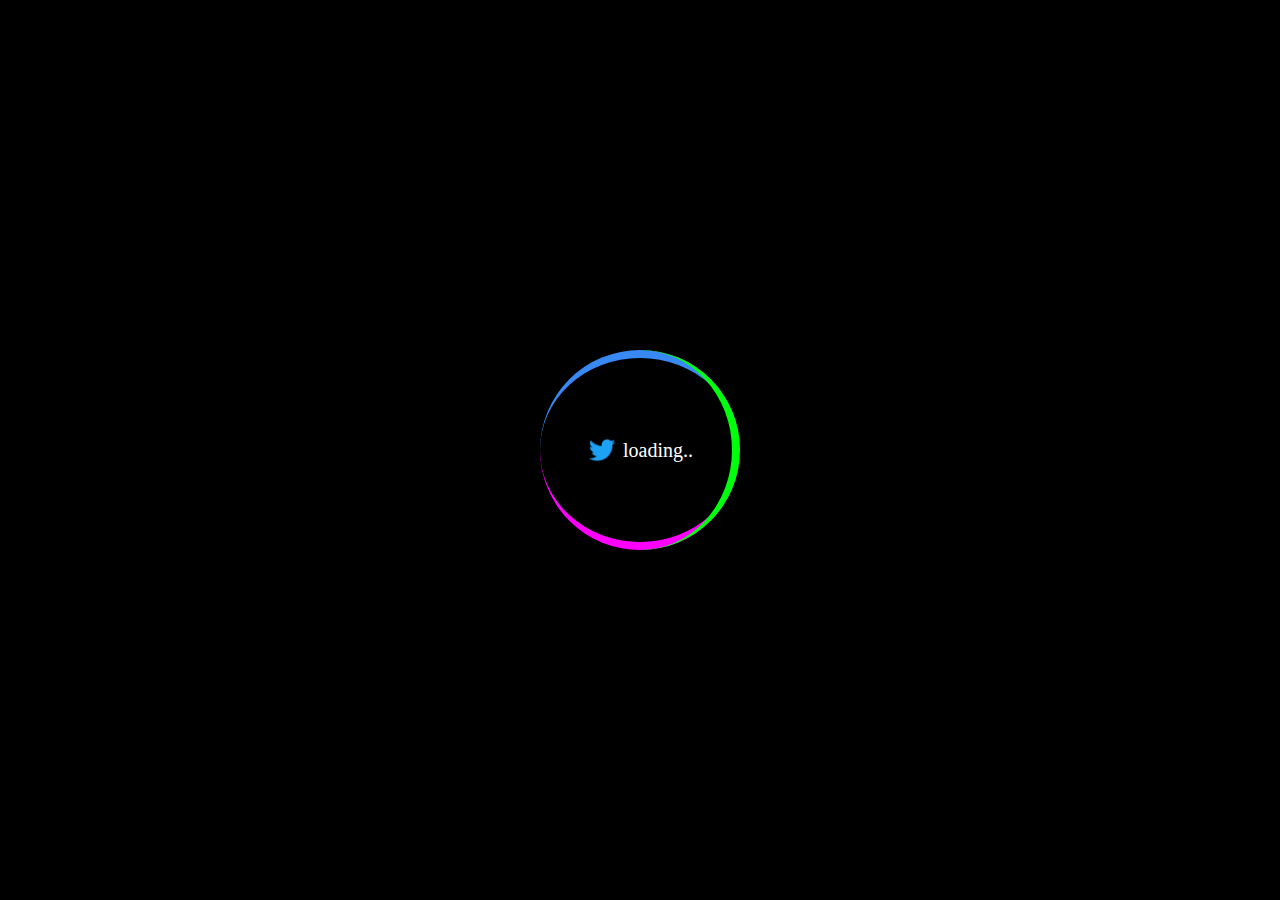
==== commit 01e6b952: "twitter-clone" ====
--- a/index.html
+++ b/index.html
@@ -4,1748 +4,20 @@
     <meta charset="UTF-8">
     <meta http-equiv="X-UA-Compatible" content="IE=edge">
     <meta name="viewport" content="width=device-width, initial-scale=1.0">
-    <title> Home/Twitter </title>
-    <!----------link Favicon---------->
-    <link rel="shortcut icon" href="favicon twitter.png" type="image/x-icon">
-
-    <!------Link Google Fonts--------->
-    <link rel="preconnect" href="https://fonts.googleapis.com">
-    <link rel="preconnect" href="https://fonts.gstatic.com" crossorigin>
-    <link href="https://fonts.googleapis.com/css2?family=Cairo:wght@200&family=Golos+Text&family=Open+Sans:wght@700&family=Readex+Pro:wght@200&display=swap" 
-    rel="stylesheet">
-
-    <!--------link Fontawesome-------->
-    <link rel="stylesheet" href="https://cdnjs.cloudflare.com/ajax/libs/font-awesome/6.3.0/css/all.min.css" 
-    integrity="sha512-SzlrxWUlpfuzQ+pcUCosxcglQRNAq/DZjVsC0lE40xsADsfeQoEypE+enwcOiGjk/bSuGGKHEyjSoQ1zVisanQ=="
-    crossorigin="anonymous" referrerpolicy="no-referrer" />
-
-    <!---------Link Bootstrap CSS--------->
-    <link rel="stylesheet" href="https://cdn.jsdelivr.net/npm/bootstrap@4.6.2/dist/css/bootstrap.min.css" 
-    integrity="sha384-xOolHFLEh07PJGoPkLv1IbcEPTNtaed2xpHsD9ESMhqIYd0nLMwNLD69Npy4HI+N"
-    crossorigin="anonymous">
-
-    <!-----------------LINK CSS--------------->
-    <link rel="stylesheet" href="style.css">
+    <title>loading</title>
+    <link rel="stylesheet" href="load.css">
 </head>
 <body>
-    <!-----------------header--------------->
-    <header>
-        <!-----------DIV NAV-LINKS----------->
-            <div class="nav-links">
-                <a href="#">
-                    <i class="fab fa-twitter">
-                    </i>
-                </a>
-
-                <a href="#">
-                    <i class="fas fa-house">
-                    </i>
-                    <span class="font">Home</span>
-                </a>
-                <a href="#">
-                    <i class="far fa-hashtag">
-                    </i>
-                    <span>Explore</span>
-                </a>
-                <a href="#">
-                    <i class="far fa-bell">
-                    </i>
-                    <span>Notifications</span>
-                </a>
-                <a href="#">
-                    <i class="far fa-envelope">
-                    </i>
-                    <span>Messages</span>
-                </a>
-                <a href="#">
-                    <i class="fas fa-clipboard-list">
-                    </i>
-                    <span>Listes</span>
-                </a>
-                <a href="#">
-                    <i class="far fa-bookmark">
-                    </i>
-                    <span>Bookmarks</span>
-                </a>
-                <a href="#">
-                    <i class="far fa-user">
-                    </i>
-                    <span>Profile</span>
-                </a>
-                <a href="#">
-                    <i class="fa-solid fa-ellipsis"></i>
-                    </i>
-                    <span>More</span>
-                </a>
-                
-                <button class="tweet-button">Tweet</button>
-            </div>
-             <!-------DIV MAIN-ACCOUNT-------->
-            <div class="main-account">
-                <a href="#">
-                        <img class="tweet-img" src="images/asmaa.jpg" alt="">
-                        <div class="account-details">
-                            <span class="account-name">اسماء محمد</span>
-                            <span class="account-handle">@asmaammhmd22</span>
-                        </div>
-                        <i class="fa-solid fa-ellipsis"></i>
-                </a>
-            </div>
-    </header>
-
-    <!---------------------main------------------>
-    <main>
-                <div class="main-flex"> 
-                <!--- div main-feed-->
-                <div class="main-feed">
-                        <div class="home-bar">
-                            <span>Home</span>
-                        </div>
-                        
-                        <!--- div new tweet-->
-                        <div class="new-tweet">
-                            <img class="tweet-img" src="images/asmaa.jpg" alt="">
-                            <div class="new-tweet-details">
-                                <select class="replay">
-                                    <option value="Everyone">Everyone</option>
-                                    <option value="Twitter circle">Twitter circle</option>
-                                    </select>
-                                <input type="text" placeholder=" what's happening?">
-                                <p class="p" style="color:  #329fe8;font-weight:700; font-size:15px; padding:10px; ">Everyone can reply</p>
-                                
-                              
-                                <div class="new-tweet-actions">
-                                <ul>
-                                    <li>
-                                        <i class="fa-regular fa-images"></i>
-                                        <i class="fa-solid fa-square-poll-horizontal"></i>
-                                        <i class="fa-regular fa-face-smile"></i>
-                                        <i class="fa-regular fa-calendar"></i>
-                                        <i class="fa-sharp fa-solid fa-location-dot"></i>
-                                    </li>
-                                </ul>
-                                <button type="button" class="post-btn">
-                                 <h6> tweet</h6>
-                                  </button>
-                            
-                            
-                                  <!-- post modal -->
-                                  <div class="modal-wrapper">
-                                    <div class="modal dark-mode-1">
-                                      <div class="modal-header border">
-                                        <i class="fas fa-times"></i>
-                                        <button type="button">tweet</button>
-                                      </div>
-                                      <div class="modal-body">
-                                        <div class="modal-img">
-                                          <img src="images/asmaa.jpg" />
-                                        </div>
-                                        <input
-                                          type="text"
-                                          placeholder="What's happening?"
-                                          class="modal-input dark-mode-2 light-text border"
-                                        />
-                                        <i class="far fa-smile"></i>
-                                      </div>
-                                      <div class="modal-footer">
-                                        <div class="modal-icons">
-                                          <i class="far fa-image"></i>
-                                          <i class="fas fa-camera"></i>
-                                          <i class="far fa-chart-bar"></i>
-
-                                        </div>
-                                      </div>
-                                    </div>
-                                  </div>
-                                  <!-- end of post modal -->
-                                </div>
-                                
-                                
-                                <!-- div feed-tweet-->
-                        <div class="feed-tweet">
-                            <img  class="tweet-imgs" src="images/tweet-1.jpg" alt="#">
-                            <div class="feed-tweet-details">
-                                <div class="tweeter-details">
-                                    <a href="#" class="tweeter-name">
-                                        دَجْـن | فُصحى
-                                    <span class="tweeter-handel">
-                                        @Oma_i98  .5h
-                                    </span>
-                                    </a>
-                                    <i class="fa-solid fa-ellipsis"></i>
-                                </div>
-                                <div class="tweet-text">
-                                    <p>فالوردُ منبَعُهُ راحة يدكِ</p>
-                                </div>
-                                <div class="tweet-icons">
-                                    <i id="retweet"  class="fa-solid fa-reply-all"></i>
-                                    <i  id="replay"class="fas fa-retweet"></i>
-                                    <i  id="heart"class="fas fa-heart"></i>
-                                    <i  id="chart"class="fa fa-bar-chart"></i>
-                                    <i  id="retweet"class="fas fa-share"></i>
-                                </div>
-                            </div>
-                        </div>
- 
-                        <div class="feed-tweet"> 
-                            <img  class="tweet-imgs" src="images/tweet-2.jpg" alt="#">
-                            <div class="feed-tweet-details">
-                                <div class="tweeter-details">
-                                    <a href="#" class="tweeter-name">
-                                        بالفُـصحى
-                                    <span class="tweeter-handel">
-                                        @Blfosha .1h
-                                    </span>
-                                    </a>
-                                    <i class="fa-solid fa-ellipsis"></i>
-                                </div>
-                                <div class="tweet-text">
-                                    <p>
-                                        لم نكن سيئين ولكن ، ساءتّ بنا الأيام.
-                                    </p>
-                                </div>
-                                <div class="tweet-icons">
-                                    <i id="retweet"  class="fa-solid fa-reply-all"></i>
-                                    <i  id="replay"class="fas fa-retweet"></i>
-                                    <i  id="heart"class="fas fa-heart"></i>
-                                    <i  id="chart"class="fa fa-bar-chart"></i>
-                                    <i  id="retweet"class="fas fa-share"></i>
-                                </div>
-                            </div>
-                        </div>
+    <div class="container">
+        <div class="div ring"></div>
+        <div class="div ring"></div>
+        <div class="div ring"></div>
+        <img src="favicon twitter.png" alt="" width="30px">
+        <span class="loading">loading..</span>
+    </div>
 
 
-                        <div class="feed-tweet">
-                            <img  class="tweet-imgs" src="images/tweet3.jpg" alt="#">
-                            <div class="feed-tweet-details">
-                                <div class="tweeter-details">
-                                    <a href="#" class="tweeter-name">
-                                        حِسّ
-                                    <span class="tweeter-handel">
-                                        @h40qq .3h
-                                    </span>
-                                    </a>
-                                    <i class="fa-solid fa-ellipsis"></i>
-                                </div>
-                                <div class="tweet-text">
-                                    <p>
-                                        " أعني عليّ فإني عدوّي "
-                                    </p>
-                                </div>
-                                <div class="tweet-icons">
-                                    <i id="retweet"  class="fa-solid fa-reply-all"></i>
-                                    <i  id="replay"class="fas fa-retweet"></i>
-                                    <i  id="heart"class="fas fa-heart"></i>
-                                    <i  id="chart"class="fa fa-bar-chart"></i>
-                                    <i  id="retweet"class="fas fa-share"></i>
-                                </div>
-                            </div>
-                        </div>
-
-                        <div class="feed-tweet">
-                            <img  class="tweet-imgs" src="images/tweet-4.jpg" alt="#">
-                            <div class="feed-tweet-details">
-                                <div class="tweeter-details">
-                                    <a href="#" class="tweeter-name">
-                                        بَلاغَة
-                                    <span class="tweeter-handel">
-                                        @Blagha1  .9h
-                                    </span>
-                                    </a>
-                                    <i class="fa-solid fa-ellipsis"></i>
-                                </div>
-                                <div class="tweet-text">
-                                    <p>{ أَلَمْ يَأْنِ لِلَّذِينَ آمَنُوا أَن تَخْشَعَ قُلُوبُهُمْ لِذِكْرِ اللَّهِ } </p>
-                                </div>
-                                <div class="tweet-icons">
-                                    <i id="retweet"  class="fa-solid fa-reply-all"></i>
-                                    <i  id="replay"class="fas fa-retweet"></i>
-                                    <i  id="heart"class="fas fa-heart"></i>
-                                    <i  id="chart"class="fa fa-bar-chart"></i>
-                                    <i  id="retweet"class="fas fa-share"></i>
-                                </div>
-                            </div>
-                        </div>
-
-                        <div class="feed-tweet">
-                            <img  class="tweet-imgs" src="images\tweet5.jpg" alt="#">
-                            <div class="feed-tweet-details">
-                                <div class="tweeter-details">
-                                    <a href="#" class="tweeter-name">
-                                        عَلْقَّمة|فَصِيح
-                                    <span class="tweeter-handel">
-                                        @elqumh .8h
-                                    </span>
-                                    </a>
-                                    <i class="fa-solid fa-ellipsis"></i>
-                                </div>
-                                <div class="tweet-text">
-                                    <p> وغدًا ستنسى كُلّ همٍّ أوجعَك  
-
-                                    </p>
-                                </div>
-                                <div class="tweet-icons">
-                                    <i id="retweet"  class="fa-solid fa-reply-all"></i>
-                                    <i  id="replay"class="fas fa-retweet"></i>
-                                    <i  id="heart"class="fas fa-heart"></i>
-                                    <i  id="chart"class="fa fa-bar-chart"></i>
-                                    <i  id="retweet"class="fas fa-share"></i>
-                                </div>
-                            </div>
-                        </div>
-
-                        <div class="feed-tweet">
-                            <img  class="tweet-imgs" src="images/tweet6.jpg" alt="#">
-                            <div class="feed-tweet-details">
-                                <div class="tweeter-details">
-                                    <a href="#" class="tweeter-name">
-                                        أبيات فصحى
-                                    <span class="tweeter-handel">
-                                        @Oma_i98  .5h
-                                    </span>
-                                    </a>
-                                    <i class="fa-solid fa-ellipsis"></i>
-                                </div>
-                                <div class="tweet-text">
-                                    <p>
-                                        وإن طالت وإن ثَقُلـت
-                                        غدًا ننسى. غـدًا نرضـى
-                                        </p>
-                                </div>
-                                <div class="tweet-icons">
-                                    <i id="retweet"  class="fa-solid fa-reply-all"></i>
-                                    <i  id="replay"class="fas fa-retweet"></i>
-                                    <i  id="heart"class="fas fa-heart"></i>
-                                    <i  id="chart"class="fa fa-bar-chart"></i>
-                                    <i  id="retweet"class="fas fa-share"></i>
-                                </div>
-                            </div>
-                        </div>
-
-                        <div class="feed-tweet">
-                            <img  class="tweet-imgs" src="images/tweet7.jpg" alt="#">
-                            <div class="feed-tweet-details">
-                                <div class="tweeter-details">
-                                    <a href="#" class="tweeter-name">
-                                        أدبيَّات
-                                    <span class="tweeter-handel">
-                                        @Oma_i98  .5h
-                                    </span>
-                                    </a>
-                                    <i class="fa-solid fa-ellipsis"></i>
-                                </div>
-                                <div class="tweet-text">
-                                    <p>
-                                        أيامُ عُمركَ لَن يطولَ بلاؤها
-                                    </p>
-                                </div>
-                                <div class="tweet-icons">
-                                    <i id="retweet"  class="fa-solid fa-reply-all"></i>
-                                    <i  id="replay"class="fas fa-retweet"></i>
-                                    <i  id="heart"class="fas fa-heart"></i>
-                                    <i  id="chart"class="fa fa-bar-chart"></i>
-                                    <i  id="retweet"class="fas fa-share"></i>
-                                </div>
-                            </div>
-                        </div>
-
-                       
-
-                        <div class="feed-tweet">
-                            <img  class="tweet-imgs" src="images/tweet8.jpg" alt="#">
-                            <div class="feed-tweet-details">
-                                <div class="tweeter-details">
-                                    <a href="#" class="tweeter-name">
-                                        
-                                       ᷂مُدهش
-                                    <span class="tweeter-handel">
-                                        @Oma_i98  .5h
-                                    </span>
-                                    </a>
-                                    <i class="fa-solid fa-ellipsis"></i>
-                                </div>
-                                <div class="tweet-text">
-                                        <p>اللَّهُ لَطِيفٌ بِعِبَادِهِ .🤍</p>
-                                </div>
-                                <div class="tweet-icons">
-                                    <i id="retweet"  class="fa-solid fa-reply-all"></i>
-                                    <i  id="replay"class="fas fa-retweet"></i>
-                                    <i  id="heart"class="fas fa-heart"></i>
-                                    <i  id="chart"class="fa fa-bar-chart"></i>
-                                    <i  id="retweet"class="fas fa-share"></i>
-                                </div>
-                            </div>
-                        </div>
-
-                        <div class="feed-tweet">
-                            <img  class="tweet-imgs" src="images/tweet9.jpg" alt="#">
-                            <div class="feed-tweet-details">
-                                <div class="tweeter-details">
-                                    <a href="#" class="tweeter-name">
-                                        لستُ أهلاً.
-                                    <span class="tweeter-handel">
-                                        @Oma_i98  .5h
-                                    </span>
-                                    </a>
-                                    <i class="fa-solid fa-ellipsis"></i>
-                                </div>
-                                <div class="tweet-text">
-                                    <p>
-                                        من المؤسف أننا كبرنا.
-                                    </p>
-                                </div>
-                                <div class="tweet-icons">
-                                    <i id="retweet"  class="fa-solid fa-reply-all"></i>
-                                    <i  id="replay"class="fas fa-retweet"></i>
-                                    <i  id="heart"class="fas fa-heart"></i>
-                                    <i  id="chart"class="fa fa-bar-chart"></i>
-                                    <i  id="retweet"class="fas fa-share"></i>
-                                </div>
-                            </div>
-                        </div>
-
-                        <div class="feed-tweet">
-                            <img  class="tweet-imgs" src="images/tweet10.jpg" alt="#">
-                            <div class="feed-tweet-details">
-                                <div class="tweeter-details">
-                                    <a href="#" class="tweeter-name">
-                                        شغف
-                                    <span class="tweeter-handel">
-                                        @Oma_i98  .5h
-                                    </span>
-                                    </a>
-                                    <i class="fa-solid fa-ellipsis"></i>
-                                </div>
-                                <div class="tweet-text">
-                                    <p>كُل شيء قابل للثبات إلا مزاجي مُعاناة .</p>
-                                </div>
-                                <div class="tweet-icons">
-                                    <i id="retweet"  class="fa-solid fa-reply-all"></i>
-                                    <i  id="replay"class="fas fa-retweet"></i>
-                                    <i  id="heart"class="fas fa-heart"></i>
-                                    <i  id="chart"class="fa fa-bar-chart"></i>
-                                    <i  id="retweet"class="fas fa-share"></i>
-                                </div>
-                            </div>
-                        </div>
-
-                        <div class="feed-tweet">
-                            <img  class="tweet-imgs" src="images/tweet8.jpg" alt="#">
-                            <div class="feed-tweet-details">
-                                <div class="tweeter-details">
-                                    <a href="#" class="tweeter-name">
-                                        
-                                       ᷂مُدهش
-                                    <span class="tweeter-handel">
-                                        @Oma_i98  .5h
-                                    </span>
-                                    </a>
-                                    <i class="fa-solid fa-ellipsis"></i>
-                                </div>
-                                <div class="tweet-text">
-                                    <p>اللَّهُ لَطِيفٌ بِعِبَادِهِ .🤍</p>
-                                </div>
-                                <div class="tweet-icons">
-                                    <i id="retweet"  class="fa-solid fa-reply-all"></i>
-                                    <i  id="replay"class="fas fa-retweet"></i>
-                                    <i  id="heart"class="fas fa-heart"></i>
-                                    <i  id="chart"class="fa fa-bar-chart"></i>
-                                    <i  id="retweet"class="fas fa-share"></i>
-                                </div>
-                            </div>
-                        </div>
-
-                        <div class="feed-tweet">
-                            <img  class="tweet-imgs" src="images/tweet7.jpg" alt="#">
-                            <div class="feed-tweet-details">
-                                <div class="tweeter-details">
-                                    <a href="#" class="tweeter-name">
-                                        أدبيَّات
-                                    <span class="tweeter-handel">
-                                        @Oma_i98  .5h
-                                    </span>
-                                    </a>
-                                    <i class="fa-solid fa-ellipsis"></i>
-                                </div>
-                                <div class="tweet-text">
-                                    <p>
-                                        أيامُ عُمركَ لَن يطولَ بلاؤها
-                                    </p>
-                                </div>
-                                <div class="tweet-icons">
-                                    <i id="retweet"  class="fa-solid fa-reply-all"></i>
-                                    <i  id="replay"class="fas fa-retweet"></i>
-                                    <i  id="heart"class="fas fa-heart"></i>
-                                    <i  id="chart"class="fa fa-bar-chart"></i>
-                                    <i  id="retweet"class="fas fa-share"></i>
-                                </div>
-                            </div>
-                        </div>
-                        
-
-                        <div class="feed-tweet">
-                            <img  class="tweet-imgs" src="images/tweet-4.jpg" alt="#">
-                            <div class="feed-tweet-details">
-                                <div class="tweeter-details">
-                                    <a href="#" class="tweeter-name">
-                                        بَلاغَة
-                                    <span class="tweeter-handel">
-                                        @Blagha1  .9h
-                                    </span>
-                                    </a>
-                                    <i class="fa-solid fa-ellipsis"></i>
-                                </div>
-                                <div class="tweet-text">
-                                    <p>"وتولّني بالصالحاتِ  و دلّني</p>
-                                </div>
-                                <div class="tweet-icons">
-                                    <i id="retweet"  class="fa-solid fa-reply-all"></i>
-                                    <i  id="replay"class="fas fa-retweet"></i>
-                                    <i  id="heart"class="fas fa-heart"></i>
-                                    <i  id="chart"class="fa fa-bar-chart"></i>
-                                    <i  id="retweet"class="fas fa-share"></i>
-                                </div>
-                            </div>
-                        </div>
-
-                        <div class="feed-tweet">
-                            <img  class="tweet-imgs" src="images/tweet3.jpg" alt="#">
-                            <div class="feed-tweet-details">
-                                <div class="tweeter-details">
-                                    <a href="#" class="tweeter-name">
-                                        حِسّ
-                                    <span class="tweeter-handel">
-                                        @h40qq .3h
-                                    </span>
-                                    </a>
-                                    <i class="fa-solid fa-ellipsis"></i>
-                                </div>
-                                <div class="tweet-text">
-                                    <p>
-                                        " أعني عليّ فإني عدوّي "
-                                    </p>
-                                </div>
-                                <div class="tweet-icons">
-                                    <i id="retweet"  class="fa-solid fa-reply-all"></i>
-                                    <i  id="replay"class="fas fa-retweet"></i>
-                                    <i  id="heart"class="fas fa-heart"></i>
-                                    <i  id="chart"class="fa fa-bar-chart"></i>
-                                    <i  id="retweet"class="fas fa-share"></i>
-                                </div>
-                            </div>
-                        </div>
-
-                        <div class="feed-tweet">
-                            <img  class="tweet-imgs" src="images/tweet-1.jpg" alt="#">
-                            <div class="feed-tweet-details">
-                                <div class="tweeter-details">
-                                    <a href="#" class="tweeter-name">
-                                        دَجْـن | فُصحى
-                                    <span class="tweeter-handel">
-                                        @Oma_i98  .5h
-                                    </span>
-                                    </a>
-                                    <i class="fa-solid fa-ellipsis"></i>
-                                </div>
-                                <div class="tweet-text">
-                                    <p>فالوردُ منبَعُهُ راحة يدكِ</p>
-                                </div>
-                                <div class="tweet-icons">
-                                    <i id="retweet"  class="fa-solid fa-reply-all"></i>
-                                    <i  id="replay"class="fas fa-retweet"></i>
-                                    <i  id="heart"class="fas fa-heart"></i>
-                                    <i  id="chart"class="fa fa-bar-chart"></i>
-                                    <i  id="retweet"class="fas fa-share"></i>
-                                </div>
-                            </div>
-                        </div>
-
-                        <div class="feed-tweet"> 
-                            <img  class="tweet-imgs" src="images/tweet-2.jpg" alt="#">
-                            <div class="feed-tweet-details">
-                                <div class="tweeter-details">
-                                    <a href="#" class="tweeter-name">
-                                        بالفُـصحى
-                                    <span class="tweeter-handel">
-                                        @Blfosha .1h
-                                    </span>
-                                    </a>
-                                    <i class="fa-solid fa-ellipsis"></i>
-                                </div>
-                                <div class="tweet-text">
-                                    <p>
-                                        لم نكن سيئين ولكن ، ساءتّ بنا الأيام.
-                                    </p>
-                                </div>
-                                <div class="tweet-icons">
-                                    <i id="retweet"  class="fa-solid fa-reply-all"></i>
-                                    <i  id="replay"class="fas fa-retweet"></i>
-                                    <i  id="heart"class="fas fa-heart"></i>
-                                    <i  id="chart"class="fa fa-bar-chart"></i>
-                                    <i  id="retweet"class="fas fa-share"></i>
-                                </div>
-                            </div>
-                        </div>
-
-                        <div class="feed-tweet">
-                            <img  class="tweet-imgs" src="images/tweet3.jpg" alt="#">
-                            <div class="feed-tweet-details">
-                                <div class="tweeter-details">
-                                    <a href="#" class="tweeter-name">
-                                        حِسّ
-                                    <span class="tweeter-handel">
-                                        @h40qq .3h
-                                    </span>
-                                    </a>
-                                    <i class="fa-solid fa-ellipsis"></i>
-                                </div>
-                                <div class="tweet-text">
-                                    <p>
-                                        " أعني عليّ فإني عدوّي "
-                                    </p>
-                                </div>
-                                <div class="tweet-icons">
-                                    <i id="retweet"  class="fa-solid fa-reply-all"></i>
-                                    <i  id="replay"class="fas fa-retweet"></i>
-                                    <i  id="heart"class="fas fa-heart"></i>
-                                    <i  id="chart"class="fa fa-bar-chart"></i>
-                                    <i  id="retweet"class="fas fa-share"></i>
-                                </div>
-                            </div>
-                        </div>
-
-                        <div class="feed-tweet">
-                            <img  class="tweet-imgs" src="images/tweet-4.jpg" alt="#">
-                            <div class="feed-tweet-details">
-                                <div class="tweeter-details">
-                                    <a href="#" class="tweeter-name">
-                                        بَلاغَة
-                                    <span class="tweeter-handel">
-                                        @Blagha1  .9h
-                                    </span>
-                                    </a>
-                                    <i class="fa-solid fa-ellipsis"></i>
-                                </div>
-                                <div class="tweet-text">
-                                    <p>" الليّ ما ترضى تسمعهّ . . . لا تنطقهّ " </p>
-                                </div>
-                                <div class="tweet-icons">
-                                    <i id="retweet"  class="fa-solid fa-reply-all"></i>
-                                    <i  id="replay"class="fas fa-retweet"></i>
-                                    <i  id="heart"class="fas fa-heart"></i>
-                                    <i  id="chart"class="fa fa-bar-chart"></i>
-                                    <i  id="retweet"class="fas fa-share"></i>
-                                </div>
-                            </div>
-                        </div>
-
-                        <div class="feed-tweet">
-                            <img  class="tweet-imgs" src="images/tweet6.jpg" alt="#">
-                            <div class="feed-tweet-details">
-                                <div class="tweeter-details">
-                                    <a href="#" class="tweeter-name">
-                                        أبيات فصحى
-                                    <span class="tweeter-handel">
-                                        @Oma_i98  .5h
-                                    </span>
-                                    </a>
-                                    <i class="fa-solid fa-ellipsis"></i>
-                                </div>
-                                <div class="tweet-text">
-                                    <p>
-                                        وإن طالت وإن ثَقُلـت
-                                        غدًا ننسى. غـدًا نرضـى
-                                        </p>
-                                </div>
-                                <div class="tweet-icons">
-                                    <i id="retweet"  class="fa-solid fa-reply-all"></i>
-                                    <i  id="replay"class="fas fa-retweet"></i>
-                                    <i  id="heart"class="fas fa-heart"></i>
-                                    <i  id="chart"class="fa fa-bar-chart"></i>
-                                    <i  id="retweet"class="fas fa-share"></i>
-                                </div>
-                            </div>
-                        </div>
-
-                        <div class="feed-tweet">
-                            <img  class="tweet-imgs" src="images/tweet6.jpg" alt="#">
-                            <div class="feed-tweet-details">
-                                <div class="tweeter-details">
-                                    <a href="#" class="tweeter-name">
-                                        أبيات فصحى
-                                    <span class="tweeter-handel">
-                                        @Oma_i98  .5h
-                                    </span>
-                                    </a>
-                                    <i class="fa-solid fa-ellipsis"></i>
-                                </div>
-                                <div class="tweet-text">
-                                    <p>
-                                        وإن طالت وإن ثَقُلـت
-                                        غدًا ننسى. غـدًا نرضـى
-                                        </p>
-                                </div>
-                                <div class="tweet-icons">
-                                    <i id="retweet"  class="fa-solid fa-reply-all"></i>
-                                    <i  id="replay"class="fas fa-retweet"></i>
-                                    <i  id="heart"class="fas fa-heart"></i>
-                                    <i  id="chart"class="fa fa-bar-chart"></i>
-                                    <i  id="retweet"class="fas fa-share"></i>
-                                </div>
-                            </div>
-                        </div>
-
-                        <div class="feed-tweet">
-                            <img  class="tweet-imgs" src="images/tweet8.jpg" alt="#">
-                            <div class="feed-tweet-details">
-                                <div class="tweeter-details">
-                                    <a href="#" class="tweeter-name">
-                                        
-                                       ᷂مُدهش
-                                    <span class="tweeter-handel">
-                                        @Oma_i98  .5h
-                                    </span>
-                                    </a>
-                                    <i class="fa-solid fa-ellipsis"></i>
-                                </div>
-                                <div class="tweet-text">
-                                    <p>اللَّهُ لَطِيفٌ بِعِبَادِهِ .🤍</p>
-                                </div>
-                                <div class="tweet-icons">
-                                    <i id="retweet"  class="fa-solid fa-reply-all"></i>
-                                    <i  id="replay"class="fas fa-retweet"></i>
-                                    <i  id="heart"class="fas fa-heart"></i>
-                                    <i  id="chart"class="fa fa-bar-chart"></i>
-                                    <i  id="retweet"class="fas fa-share"></i>
-                                </div>
-                            </div>
-                        </div>
-
-                        <div class="feed-tweet">
-                            <img  class="tweet-imgs" src="images/tweet9.jpg" alt="#">
-                            <div class="feed-tweet-details">
-                                <div class="tweeter-details">
-                                    <a href="#" class="tweeter-name">
-                                        لستُ أهلاً.
-                                    <span class="tweeter-handel">
-                                        @Oma_i98  .5h
-                                    </span>
-                                    </a>
-                                    <i class="fa-solid fa-ellipsis"></i>
-                                </div>
-                                <div class="tweet-text">
-                                    <p>
-                                        من المؤسف أننا كبرنا.
-                                    </p>
-                                </div>
-                                <div class="tweet-icons">
-                                    <i id="retweet"  class="fa-solid fa-reply-all"></i>
-                                    <i  id="replay"class="fas fa-retweet"></i>
-                                    <i  id="heart"class="fas fa-heart"></i>
-                                    <i  id="chart"class="fa fa-bar-chart"></i>
-                                    <i  id="retweet"class="fas fa-share"></i>
-                                </div>
-                            </div>
-                        </div>
-
-                        <div class="feed-tweet">
-                            <img  class="tweet-imgs" src="images/tweet10.jpg" alt="#">
-                            <div class="feed-tweet-details">
-                                <div class="tweeter-details">
-                                    <a href="#" class="tweeter-name">
-                                        شغف
-                                    <span class="tweeter-handel">
-                                        @Oma_i98  .5h
-                                    </span>
-                                    </a>
-                                    <i class="fa-solid fa-ellipsis"></i>
-                                </div>
-                                <div class="tweet-text">
-                                    <p>كُل شيء قابل للثبات إلا مزاجي مُعاناة .</p>
-                                </div>
-                                <div class="tweet-icons">
-                                    <i id="retweet"  class="fa-solid fa-reply-all"></i>
-                                    <i  id="replay"class="fas fa-retweet"></i>
-                                    <i  id="heart"class="fas fa-heart"></i>
-                                    <i  id="chart"class="fa fa-bar-chart"></i>
-                                    <i  id="retweet"class="fas fa-share"></i>
-                                </div>
-                            </div>
-                        </div>
-
-                        <div class="feed-tweet">
-                            <img  class="tweet-imgs" src="images/tweet8.jpg" alt="#">
-                            <div class="feed-tweet-details">
-                                <div class="tweeter-details">
-                                    <a href="#" class="tweeter-name">
-                                        
-                                       ᷂مُدهش
-                                    <span class="tweeter-handel">
-                                        @Oma_i98  .5h
-                                    </span>
-                                    </a>
-                                    <i class="fa-solid fa-ellipsis"></i>
-                                </div>
-                                <div class="tweet-text">
-                                    <p>اللَّهُ لَطِيفٌ بِعِبَادِهِ .🤍</p>
-                                </div>
-                                <div class="tweet-icons">
-                                    <i id="retweet"  class="fa-solid fa-reply-all"></i>
-                                    <i  id="replay"class="fas fa-retweet"></i>
-                                    <i  id="heart"class="fas fa-heart"></i>
-                                    <i  id="chart"class="fa fa-bar-chart"></i>
-                                    <i  id="retweet"class="fas fa-share"></i>
-                                </div>
-                            </div>
-                        </div>
-
-                        <div class="feed-tweet">
-                            <img  class="tweet-imgs" src="images/tweet7.jpg" alt="#">
-                            <div class="feed-tweet-details">
-                                <div class="tweeter-details">
-                                    <a href="#" class="tweeter-name">
-                                        أدبيَّات
-                                    <span class="tweeter-handel">
-                                        @Oma_i98  .5h
-                                    </span>
-                                    </a>
-                                    <i class="fa-solid fa-ellipsis"></i>
-                                </div>
-                                <div class="tweet-text">
-                                    <p>
-                                        أيامُ عُمركَ لَن يطولَ بلاؤها
-                                    </p>
-                                </div>
-                                <div class="tweet-icons">
-                                    <i id="retweet"  class="fa-solid fa-reply-all"></i>
-                                    <i  id="replay"class="fas fa-retweet"></i>
-                                    <i  id="heart"class="fas fa-heart"></i>
-                                    <i  id="chart"class="fa fa-bar-chart"></i>
-                                    <i  id="retweet"class="fas fa-share"></i>
-                                </div>
-                            </div>
-                        </div>
-                        
-
-                        <div class="feed-tweet">
-                            <img  class="tweet-imgs" src="images/tweet-4.jpg" alt="#">
-                            <div class="feed-tweet-details">
-                                <div class="tweeter-details">
-                                    <a href="#" class="tweeter-name">
-                                        بَلاغَة
-                                    <span class="tweeter-handel">
-                                        @Blagha1  .9h
-                                    </span>
-                                    </a>
-                                    <i class="fa-solid fa-ellipsis"></i>
-                                </div>
-                                <div class="tweet-text">
-                                    <p>وَاصْبِرْ لِحُكْمِ رَبِّكَ فَإِنَّكَ بِأَعْيُنِنَا🤍</p>
-                                </div>
-                                <div class="tweet-icons">
-                                    <i id="retweet"  class="fa-solid fa-reply-all"></i>
-                                    <i  id="replay"class="fas fa-retweet"></i>
-                                    <i  id="heart"class="fas fa-heart"></i>
-                                    <i  id="chart"class="fa fa-bar-chart"></i>
-                                    <i  id="retweet"class="fas fa-share"></i>
-                                </div>
-                            </div>
-                        </div>
-
-                        <div class="feed-tweet">
-                            <img  class="tweet-imgs" src="images/tweet3.jpg" alt="#">
-                            <div class="feed-tweet-details">
-                                <div class="tweeter-details">
-                                    <a href="#" class="tweeter-name">
-                                        حِسّ
-                                    <span class="tweeter-handel">
-                                        @h40qq .3h
-                                    </span>
-                                    </a>
-                                    <i class="fa-solid fa-ellipsis"></i>
-                                </div>
-                                <div class="tweet-text">
-                                    <p>
-                                        " أعني عليّ فإني عدوّي "
-                                    </p>
-                                </div>
-                                <div class="tweet-icons">
-                                    <i id="retweet"  class="fa-solid fa-reply-all"></i>
-                                    <i  id="replay"class="fas fa-retweet"></i>
-                                    <i  id="heart"class="fas fa-heart"></i>
-                                    <i  id="chart"class="fa fa-bar-chart"></i>
-                                    <i  id="retweet"class="fas fa-share"></i>
-                                </div>
-                            </div>
-                        </div>
-
-                        <div class="feed-tweet">
-                            <img  class="tweet-imgs" src="images/tweet-1.jpg" alt="#">
-                            <div class="feed-tweet-details">
-                                <div class="tweeter-details">
-                                    <a href="#" class="tweeter-name">
-                                        دَجْـن | فُصحى
-                                    <span class="tweeter-handel">
-                                        @Oma_i98  .5h
-                                    </span>
-                                    </a>
-                                    <i class="fa-solid fa-ellipsis"></i>
-                                </div>
-                                <div class="tweet-text">
-                                    <p>فالوردُ منبَعُهُ راحة يدكِ</p>
-                                </div>
-                                <div class="tweet-icons">
-                                    <i id="retweet"  class="fa-solid fa-reply-all"></i>
-                                    <i  id="replay"class="fas fa-retweet"></i>
-                                    <i  id="heart"class="fas fa-heart"></i>
-                                    <i  id="chart"class="fa fa-bar-chart"></i>
-                                    <i  id="retweet"class="fas fa-share"></i>
-                                </div>
-                            </div>
-                        </div>
-
-                        <div class="feed-tweet"> 
-                            <img  class="tweet-imgs" src="images/tweet-2.jpg" alt="#">
-                            <div class="feed-tweet-details">
-                                <div class="tweeter-details">
-                                    <a href="#" class="tweeter-name">
-                                        بالفُـصحى
-                                    <span class="tweeter-handel">
-                                        @Blfosha .1h
-                                    </span>
-                                    </a>
-                                    <i class="fa-solid fa-ellipsis"></i>
-                                </div>
-                                <div class="tweet-text">
-                                    <p>
-                                       لم نكن سيئين ولكن ، ساءتّ بنا الأيام.
-                                    </p>
-                                </div>
-                                <div class="tweet-icons">
-                                    <i id="retweet"  class="fa-solid fa-reply-all"></i>
-                                    <i  id="replay"class="fas fa-retweet"></i>
-                                    <i  id="heart"class="fas fa-heart"></i>
-                                    <i  id="chart"class="fa fa-bar-chart"></i>
-                                    <i  id="retweet"class="fas fa-share"></i>
-                                </div>
-                            </div>
-                        </div>
-
-                        <div class="feed-tweet">
-                            <img  class="tweet-imgs" src="images/tweet3.jpg" alt="#">
-                            <div class="feed-tweet-details">
-                                <div class="tweeter-details">
-                                    <a href="#" class="tweeter-name">
-                                        حِسّ
-                                    <span class="tweeter-handel">
-                                        @h40qq .3h
-                                    </span>
-                                    </a>
-                                    <i class="fa-solid fa-ellipsis"></i>
-                                </div>
-                                <div class="tweet-text">
-                                    <p>
-                                        " أعني عليّ فإني عدوّي "
-                                    </p>
-                                </div>
-                                <div class="tweet-icons">
-                                    <i id="retweet"  class="fa-solid fa-reply-all"></i>
-                                    <i  id="replay"class="fas fa-retweet"></i>
-                                    <i  id="heart"class="fas fa-heart"></i>
-                                    <i  id="chart"class="fa fa-bar-chart"></i>
-                                    <i  id="retweet"class="fas fa-share"></i>
-                                </div>
-                            </div>
-                        </div>
-
-                        <div class="feed-tweet">
-                            <img  class="tweet-imgs" src="images/tweet-4.jpg" alt="#">
-                            <div class="feed-tweet-details">
-                                <div class="tweeter-details">
-                                    <a href="#" class="tweeter-name">
-                                        بَلاغَة
-                                    <span class="tweeter-handel">
-                                        @Blagha1  .9h
-                                    </span>
-                                    </a>
-                                    <i class="fa-solid fa-ellipsis"></i>
-                                </div>
-                                <div class="tweet-text">
-                                    <p>الصمت بعضه رضى 
-                                        وأغلبه قهر</p>
-                                </div>
-                                <div class="tweet-icons">
-                                    <i id="retweet"  class="fa-solid fa-reply-all"></i>
-                                    <i  id="replay"class="fas fa-retweet"></i>
-                                    <i  id="heart"class="fas fa-heart"></i>
-                                    <i  id="chart"class="fa fa-bar-chart"></i>
-                                    <i  id="retweet"class="fas fa-share"></i>
-                                </div>
-                            </div>
-                        </div>
-
-                        <div class="feed-tweet">
-                            <img  class="tweet-imgs" src="images/tweet6.jpg" alt="#">
-                            <div class="feed-tweet-details">
-                                <div class="tweeter-details">
-                                    <a href="#" class="tweeter-name">
-                                        أبيات فصحى
-                                    <span class="tweeter-handel">
-                                        @Oma_i98  .5h
-                                    </span>
-                                    </a>
-                                    <i class="fa-solid fa-ellipsis"></i>
-                                </div>
-                                <div class="tweet-text">
-                                    <p>
-                                        وإن طالت وإن ثَقُلـت
-                                        غدًا ننسى. غـدًا نرضـى
-                                        </p>
-                                </div>
-                                <div class="tweet-icons">
-                                    <i id="retweet"  class="fa-solid fa-reply-all"></i>
-                                    <i  id="replay"class="fas fa-retweet"></i>
-                                    <i  id="heart"class="fas fa-heart"></i>
-                                    <i  id="chart"class="fa fa-bar-chart"></i>
-                                    <i  id="retweet"class="fas fa-share"></i>
-                                </div>
-                            </div>
-                        </div>
-
-                        <div class="feed-tweet">
-                            <img  class="tweet-imgs" src="images/tweet6.jpg" alt="#">
-                            <div class="feed-tweet-details">
-                                <div class="tweeter-details">
-                                    <a href="#" class="tweeter-name">
-                                        أبيات فصحى
-                                    <span class="tweeter-handel">
-                                        @Oma_i98  .5h
-                                    </span>
-                                    </a>
-                                    <i class="fa-solid fa-ellipsis"></i>
-                                </div>
-                                <div class="tweet-text">
-                                    <p>
-                                        وإن طالت وإن ثَقُلـت
-                                        غدًا ننسى. غـدًا نرضـى
-                                        </p>
-                                </div>
-                                <div class="tweet-icons">
-                                    <i id="retweet"  class="fa-solid fa-reply-all"></i>
-                                    <i  id="replay"class="fas fa-retweet"></i>
-                                    <i  id="heart"class="fas fa-heart"></i>
-                                    <i  id="chart"class="fa fa-bar-chart"></i>
-                                    <i  id="retweet"class="fas fa-share"></i>
-                                </div>
-                            </div>
-                        </div>
-
-
-
-                        <div class="feed-tweet">
-                            <img  class="tweet-imgs" src="images/tweet8.jpg" alt="#">
-                            <div class="feed-tweet-details">
-                                <div class="tweeter-details">
-                                    <a href="#" class="tweeter-name">
-                                        
-                                       ᷂مُدهش
-                                    <span class="tweeter-handel">
-                                        @Oma_i98  .5h
-                                    </span>
-                                    </a>
-                                    <i class="fa-solid fa-ellipsis"></i>
-                                </div>
-                                <div class="tweet-text">
-                                    <p>اللَّهُ لَطِيفٌ بِعِبَادِهِ .🤍</p>
-                                </div>
-                                <div class="tweet-icons">
-                                    <i id="retweet"  class="fa-solid fa-reply-all"></i>
-                                    <i  id="replay"class="fas fa-retweet"></i>
-                                    <i  id="heart"class="fas fa-heart"></i>
-                                    <i  id="chart"class="fa fa-bar-chart"></i>
-                                    <i  id="retweet"class="fas fa-share"></i>
-                                </div>
-                            </div>
-                        </div>
-
-                        <div class="feed-tweet">
-                            <img  class="tweet-imgs" src="images/tweet9.jpg" alt="#">
-                            <div class="feed-tweet-details">
-                                <div class="tweeter-details">
-                                    <a href="#" class="tweeter-name">
-                                        لستُ أهلاً.
-                                    <span class="tweeter-handel">
-                                        @Oma_i98  .5h
-                                    </span>
-                                    </a>
-                                    <i class="fa-solid fa-ellipsis"></i>
-                                </div>
-                                <div class="tweet-text">
-                                    <p>
-                                        من المؤسف أننا كبرنا.
-                                    </p>
-                                </div>
-                                <div class="tweet-icons">
-                                    <i id="retweet"  class="fa-solid fa-reply-all"></i>
-                                    <i  id="replay"class="fas fa-retweet"></i>
-                                    <i  id="heart"class="fas fa-heart"></i>
-                                    <i  id="chart"class="fa fa-bar-chart"></i>
-                                    <i  id="retweet"class="fas fa-share"></i>
-                                </div>
-                            </div>
-                        </div>
-
-                        <div class="feed-tweet">
-                            <img  class="tweet-imgs" src="images/tweet10.jpg" alt="#">
-                            <div class="feed-tweet-details">
-                                <div class="tweeter-details">
-                                    <a href="#" class="tweeter-name">
-                                        شغف
-                                    <span class="tweeter-handel">
-                                        @Oma_i98  .5h
-                                    </span>
-                                    </a>
-                                    <i class="fa-solid fa-ellipsis"></i>
-                                </div>
-                                <div class="tweet-text">
-                                    <p>كُل شيء قابل للثبات إلا مزاجي مُعاناة .</p>
-                                </div>
-                                <div class="tweet-icons">
-                                    <i id="retweet"  class="fa-solid fa-reply-all"></i>
-                                    <i  id="replay"class="fas fa-retweet"></i>
-                                    <i  id="heart"class="fas fa-heart"></i>
-                                    <i  id="chart"class="fa fa-bar-chart"></i>
-                                    <i  id="retweet"class="fas fa-share"></i>
-                                </div>
-                            </div>
-                        </div>
-
-                        <div class="feed-tweet">
-                            <img  class="tweet-imgs" src="images/tweet8.jpg" alt="#">
-                            <div class="feed-tweet-details">
-                                <div class="tweeter-details">
-                                    <a href="#" class="tweeter-name">
-                                        
-                                       ᷂مُدهش
-                                    <span class="tweeter-handel">
-                                        @Oma_i98  .5h
-                                    </span>
-                                    </a>
-                                    <i class="fa-solid fa-ellipsis"></i>
-                                </div>
-                                <div class="tweet-text">
-                                    <p>اللَّهُ لَطِيفٌ بِعِبَادِهِ .🤍</p>
-                                </div>
-                                <div class="tweet-icons">
-                                    <i id="retweet"  class="fa-solid fa-reply-all"></i>
-                                    <i  id="replay"class="fas fa-retweet"></i>
-                                    <i  id="heart"class="fas fa-heart"></i>
-                                    <i  id="chart"class="fa fa-bar-chart"></i>
-                                    <i  id="retweet"class="fas fa-share"></i>
-                                </div>
-                            </div>
-                        </div>
-
-                        <div class="feed-tweet">
-                            <img  class="tweet-imgs" src="images/tweet7.jpg" alt="#">
-                            <div class="feed-tweet-details">
-                                <div class="tweeter-details">
-                                    <a href="#" class="tweeter-name">
-                                        أدبيَّات
-                                    <span class="tweeter-handel">
-                                        @Oma_i98  .5h
-                                    </span>
-                                    </a>
-                                    <i class="fa-solid fa-ellipsis"></i>
-                                </div>
-                                <div class="tweet-text">
-                                    <p>
-                                        أيامُ عُمركَ لَن يطولَ بلاؤها
-                                    </p>
-                                </div>
-                                <div class="tweet-icons">
-                                    <i id="retweet"  class="fa-solid fa-reply-all"></i>
-                                    <i  id="replay"class="fas fa-retweet"></i>
-                                    <i  id="heart"class="fas fa-heart"></i>
-                                    <i  id="chart"class="fa fa-bar-chart"></i>
-                                    <i  id="retweet"class="fas fa-share"></i>
-                                </div>
-                            </div>
-                        </div>
-                        
-
-                        <div class="feed-tweet">
-                            <img  class="tweet-imgs" src="images/tweet-4.jpg" alt="#">
-                            <div class="feed-tweet-details">
-                                <div class="tweeter-details">
-                                    <a href="#" class="tweeter-name">
-                                        بَلاغَة
-                                    <span class="tweeter-handel">
-                                        @Blagha1  .9h
-                                    </span>
-                                    </a>
-                                    <i class="fa-solid fa-ellipsis"></i>
-                                </div>
-                                <div class="tweet-text">
-                                    <p>الصمت بعضه رضى 
-                                        وأغلبه قهر</p>
-                                </div>
-                                <div class="tweet-icons">
-                                    <i id="retweet"  class="fa-solid fa-reply-all"></i>
-                                    <i  id="replay"class="fas fa-retweet"></i>
-                                    <i  id="heart"class="fas fa-heart"></i>
-                                    <i  id="chart"class="fa fa-bar-chart"></i>
-                                    <i  id="retweet"class="fas fa-share"></i>
-                                </div>
-                            </div>
-                        </div>
-
-                        <div class="feed-tweet">
-                            <img  class="tweet-imgs" src="images/tweet3.jpg" alt="#">
-                            <div class="feed-tweet-details">
-                                <div class="tweeter-details">
-                                    <a href="#" class="tweeter-name">
-                                        حِسّ
-                                    <span class="tweeter-handel">
-                                        @h40qq .3h
-                                    </span>
-                                    </a>
-                                    <i class="fa-solid fa-ellipsis"></i>
-                                </div>
-                                <div class="tweet-text">
-                                    <p>
-                                        " أعني عليّ فإني عدوّي "
-                                    </p>
-                                </div>
-                                <div class="tweet-icons">
-                                    <i id="retweet"  class="fa-solid fa-reply-all"></i>
-                                    <i  id="replay"class="fas fa-retweet"></i>
-                                    <i  id="heart"class="fas fa-heart"></i>
-                                    <i  id="chart"class="fa fa-bar-chart"></i>
-                                    <i  id="retweet"class="fas fa-share"></i>
-                                </div>
-                            </div>
-                        </div>
-
-                        <div class="feed-tweet">
-                            <img  class="tweet-imgs" src="images/tweet-1.jpg" alt="#">
-                            <div class="feed-tweet-details">
-                                <div class="tweeter-details">
-                                    <a href="#" class="tweeter-name">
-                                        دَجْـن | فُصحى
-                                    <span class="tweeter-handel">
-                                        @Oma_i98  .5h
-                                    </span>
-                                    </a>
-                                    <i class="fa-solid fa-ellipsis"></i>
-                                </div>
-                                <div class="tweet-text">
-                                    <p>فالوردُ منبَعُهُ راحة يدكِ</p>
-                                </div>
-                                <div class="tweet-icons">
-                                    <i id="retweet"  class="fa-solid fa-reply-all"></i>
-                                    <i  id="replay"class="fas fa-retweet"></i>
-                                    <i  id="heart"class="fas fa-heart"></i>
-                                    <i  id="chart"class="fa fa-bar-chart"></i>
-                                    <i  id="retweet"class="fas fa-share"></i>
-                                </div>
-                            </div>
-                        </div>
-
-
-                        <div class="feed-tweet">
-                            <img  class="tweet-imgs" src="images\tweet5.jpg" alt="#">
-                            <div class="feed-tweet-details">
-                                <div class="tweeter-details">
-                                    <a href="#" class="tweeter-name">
-                                        عَلْقَّمة|فَصِيح
-                                    <span class="tweeter-handel">
-                                        @elqumh .8h
-                                    </span>
-                                    </a>
-                                    <i class="fa-solid fa-ellipsis"></i>
-                                </div>
-                                <div class="tweet-text">
-                                    <p>
-                                        وغدًا ستنسى كُلّ همٍّ أوجعَكْ   
-
-                                    </p>
-                                </div>
-                                <div class="tweet-icons">
-                                    <i id="retweet"  class="fa-solid fa-reply-all"></i>
-                                    <i  id="replay"class="fas fa-retweet"></i>
-                                    <i  id="heart"class="fas fa-heart"></i>
-                                    <i  id="chart"class="fa fa-bar-chart"></i>
-                                    <i  id="retweet"class="fas fa-share"></i>
-                                </div>
-                            </div>
-                        </div>
-
-                        <div class="feed-tweet">
-                            <img  class="tweet-imgs" src="images/tweet6.jpg" alt="#">
-                            <div class="feed-tweet-details">
-                                <div class="tweeter-details">
-                                    <a href="#" class="tweeter-name">
-                                        أبيات فصحى
-                                    <span class="tweeter-handel">
-                                        @Oma_i98  .5h
-                                    </span>
-                                    </a>
-                                    <i class="fa-solid fa-ellipsis"></i>
-                                </div>
-                                <div class="tweet-text">
-                                    <p>
-                                        وإن طالت وإن ثَقُلـت
-                                        غدًا ننسى. غـدًا نرضـى
-                                        </p>
-                                </div>
-                                <div class="tweet-icons">
-                                    <i id="retweet"  class="fa-solid fa-reply-all"></i>
-                                    <i  id="replay"class="fas fa-retweet"></i>
-                                    <i  id="heart"class="fas fa-heart"></i>
-                                    <i  id="chart"class="fa fa-bar-chart"></i>
-                                    <i  id="retweet"class="fas fa-share"></i>
-                                </div>
-                            </div>
-                        </div>
-
-                        <div class="feed-tweet">
-                            <img  class="tweet-imgs" src="images/tweet7.jpg" alt="#">
-                            <div class="feed-tweet-details">
-                                <div class="tweeter-details">
-                                    <a href="#" class="tweeter-name">
-                                        أدبيَّات
-                                    <span class="tweeter-handel">
-                                        @Oma_i98  .5h
-                                    </span>
-                                    </a>
-                                    <i class="fa-solid fa-ellipsis"></i>
-                                </div>
-                                <div class="tweet-text">
-                                    <p>
-                                        أيامُ عُمركَ لَن يطولَ بلاؤها
-                                    </p>
-                                </div>
-                                <div class="tweet-icons">
-                                    <i id="retweet"  class="fa-solid fa-reply-all"></i>
-                                    <i  id="replay"class="fas fa-retweet"></i>
-                                    <i  id="heart"class="fas fa-heart"></i>
-                                    <i  id="chart"class="fa fa-bar-chart"></i>
-                                    <i  id="retweet"class="fas fa-share"></i>
-                                </div>
-                            </div>
-                        </div>
-
-                        <div class="feed-tweet">
-                            <img  class="tweet-imgs" src="images/tweet8.jpg" alt="#">
-                            <div class="feed-tweet-details">
-                                <div class="tweeter-details">
-                                    <a href="#" class="tweeter-name">
-                                        
-                                       ᷂مُدهش
-                                    <span class="tweeter-handel">
-                                        @Oma_i98  .5h
-                                    </span>
-                                    </a>
-                                    <i class="fa-solid fa-ellipsis"></i>
-                                </div>
-                                <div class="tweet-text">
-                                    <p>اللَّهُ لَطِيفٌ بِعِبَادِهِ .🤍</p>
-                                </div>
-                                <div class="tweet-icons">
-                                    <i id="retweet"  class="fa-solid fa-reply-all"></i>
-                                    <i  id="replay"class="fas fa-retweet"></i>
-                                    <i  id="heart"class="fas fa-heart"></i>
-                                    <i  id="chart"class="fa fa-bar-chart"></i>
-                                    <i  id="retweet"class="fas fa-share"></i>
-                                </div>
-                            </div>
-                        </div>
-
-                        <div class="feed-tweet">
-                            <img  class="tweet-imgs" src="images/tweet9.jpg" alt="#">
-                            <div class="feed-tweet-details">
-                                <div class="tweeter-details">
-                                    <a href="#" class="tweeter-name">
-                                        لستُ أهلاً.
-                                    <span class="tweeter-handel">
-                                        @Oma_i98  .5h
-                                    </span>
-                                    </a>
-                                    <i class="fa-solid fa-ellipsis"></i>
-                                </div>
-                                <div class="tweet-text">
-                                    <p>
-                                        من المؤسف أننا كبرنا.
-                                    </p>
-                                </div>
-                                <div class="tweet-icons">
-                                    <i id="retweet"  class="fa-solid fa-reply-all"></i>
-                                    <i  id="replay"class="fas fa-retweet"></i>
-                                    <i  id="heart"class="fas fa-heart"></i>
-                                    <i  id="chart"class="fa fa-bar-chart"></i>
-                                    <i  id="retweet"class="fas fa-share"></i>
-                                </div>
-                            </div>
-                        </div>
-
-                        <div class="feed-tweet">
-                            <img  class="tweet-imgs" src="images/tweet10.jpg" alt="#">
-                            <div class="feed-tweet-details">
-                                <div class="tweeter-details">
-                                    <a href="#" class="tweeter-name">
-                                        شغف
-                                    <span class="tweeter-handel">
-                                        @Oma_i98  .5h
-                                    </span>
-                                    </a>
-                                    <i class="fa-solid fa-ellipsis"></i>
-                                </div>
-                                <div class="tweet-text">
-                                    <p>كُل شيء قابل للثبات إلا مزاجي مُعاناة .</p>
-                                </div>
-                                <div class="tweet-icons">
-                                    <i id="retweet"  class="fa-solid fa-reply-all"></i>
-                                    <i  id="replay"class="fas fa-retweet"></i>
-                                    <i  id="heart"class="fas fa-heart"></i>
-                                    <i  id="chart"class="fa fa-bar-chart"></i>
-                                    <i  id="retweet"class="fas fa-share"></i>
-                                </div>
-                            </div>
-                        </div>
-
-                        <div class="feed-tweet">
-                            <img  class="tweet-imgs" src="images/tweet8.jpg" alt="#">
-                            <div class="feed-tweet-details">
-                                <div class="tweeter-details">
-                                    <a href="#" class="tweeter-name">
-                                        
-                                       ᷂مُدهش
-                                    <span class="tweeter-handel">
-                                        @Oma_i98  .5h
-                                    </span>
-                                    </a>
-                                    <i class="fa-solid fa-ellipsis"></i>
-                                </div>
-                                <div class="tweet-text">
-                                    <p>اللَّهُ لَطِيفٌ بِعِبَادِهِ .🤍</p>
-                                </div>
-                                <div class="tweet-icons">
-                                    <i id="retweet"  class="fa-solid fa-reply-all"></i>
-                                    <i  id="replay"class="fas fa-retweet"></i>
-                                    <i  id="heart"class="fas fa-heart"></i>
-                                    <i  id="chart"class="fa fa-bar-chart"></i>
-                                    <i  id="retweet"class="fas fa-share"></i>
-                                </div>
-                            </div>
-                        </div>
-
-                        <div class="feed-tweet">
-                            <img  class="tweet-imgs" src="images/tweet7.jpg" alt="#">
-                            <div class="feed-tweet-details">
-                                <div class="tweeter-details">
-                                    <a href="#" class="tweeter-name">
-                                        أدبيَّات
-                                    <span class="tweeter-handel">
-                                        @Oma_i98  .5h
-                                    </span>
-                                    </a>
-                                    <i class="fa-solid fa-ellipsis"></i>
-                                </div>
-                                <div class="tweet-text">
-                                    <p>
-                                        أيامُ عُمركَ لَن يطولَ بلاؤها
-                                    </p>
-                                </div>
-                                <div class="tweet-icons">
-                                    <i id="retweet"  class="fa-solid fa-reply-all"></i>
-                                    <i  id="replay"class="fas fa-retweet"></i>
-                                    <i  id="heart"class="fas fa-heart"></i>
-                                    <i  id="chart"class="fa fa-bar-chart"></i>
-                                    <i  id="retweet"class="fas fa-share"></i>
-                                </div>
-                            </div>
-                        </div>
-                        
-
-                        <div class="feed-tweet">
-                            <img  class="tweet-imgs" src="images/tweet-4.jpg" alt="#">
-                            <div class="feed-tweet-details">
-                                <div class="tweeter-details">
-                                    <a href="#" class="tweeter-name">
-                                        بَلاغَة
-                                    <span class="tweeter-handel">
-                                        @Blagha1  .9h
-                                    </span>
-                                    </a>
-                                    <i class="fa-solid fa-ellipsis"></i>
-                                </div>
-                                <div class="tweet-text">
-                                    <p>الصمت بعضه رضى 
-                                        وأغلبه قهر</p>
-                                </div>
-                                <div class="tweet-icons">
-                                    <i id="retweet"  class="fa-solid fa-reply-all"></i>
-                                    <i  id="replay"class="fas fa-retweet"></i>
-                                    <i  id="heart"class="fas fa-heart"></i>
-                                    <i  id="chart"class="fa fa-bar-chart"></i>
-                                    <i  id="retweet"class="fas fa-share"></i>
-                                </div>
-                            </div>
-                        </div>
-
-                        <div class="feed-tweet">
-                            <img  class="tweet-imgs" src="images/tweet3.jpg" alt="#">
-                            <div class="feed-tweet-details">
-                                <div class="tweeter-details">
-                                    <a href="#" class="tweeter-name">
-                                        حِسّ
-                                    <span class="tweeter-handel">
-                                        @h40qq .3h
-                                    </span>
-                                    </a>
-                                    <i class="fa-solid fa-ellipsis"></i>
-                                </div>
-                                <div class="tweet-text">
-                                    <p>
-                                        " أعني عليّ فإني عدوّي "
-                                    </p>
-                                </div>
-                                <div class="tweet-icons">
-                                    <i id="retweet"  class="fa-solid fa-reply-all"></i>
-                                    <i  id="replay"class="fas fa-retweet"></i>
-                                    <i  id="heart"class="fas fa-heart"></i>
-                                    <i  id="chart"class="fa fa-bar-chart"></i>
-                                    <i  id="retweet"class="fas fa-share"></i>
-                                </div>
-                            </div>
-                        </div>
-
-                        <div class="feed-tweet">
-                            <img  class="tweet-imgs" src="images/tweet-1.jpg" alt="#">
-                            <div class="feed-tweet-details">
-                                <div class="tweeter-details">
-                                    <a href="#" class="tweeter-name">
-                                        دَجْـن | فُصحى
-                                    <span class="tweeter-handel">
-                                        @Oma_i98  .5h
-                                    </span>
-                                    </a>
-                                    <i class="fa-solid fa-ellipsis"></i>
-                                </div>
-                                <div class="tweet-text">
-                                    <p>فالوردُ منبَعُهُ راحة يدكِ</p>
-                                </div>
-                                <div class="tweet-icons">
-                                    <i id="retweet"  class="fa-solid fa-reply-all"></i>
-                                    <i  id="replay"class="fas fa-retweet"></i>
-                                    <i  id="heart"class="fas fa-heart"></i>
-                                    <i  id="chart"class="fa fa-bar-chart"></i>
-                                    <i  id="retweet"class="fas fa-share"></i>
-                                </div>
-                            </div>
-                        </div>
-
-                        <div class="feed-tweet"> 
-                            <img  class="tweet-imgs" src="images/tweet-2.jpg" alt="#">
-                            <div class="feed-tweet-details">
-                                <div class="tweeter-details">
-                                    <a href="#" class="tweeter-name">
-                                        بالفُـصحى
-                                    <span class="tweeter-handel">
-                                        @Blfosha .1h
-                                    </span>
-                                    </a>
-                                    <i class="fa-solid fa-ellipsis"></i>
-                                </div>
-                                <div class="tweet-text">
-                                    <p>
-                                        لم نكن سيئين ولكن ، ساءتّ بنا الأيام.
-                                    </p>
-                                </div>
-                                <div class="tweet-icons">
-                                    <i id="retweet"  class="fa-solid fa-reply-all"></i>
-                                    <i  id="replay"class="fas fa-retweet"></i>
-                                    <i  id="heart"class="fas fa-heart"></i>
-                                    <i  id="chart"class="fa fa-bar-chart"></i>
-                                    <i  id="retweet"class="fas fa-share"></i>
-                                </div>
-                            </div>
-                        </div>
-
-                        <div class="feed-tweet">
-                            <img  class="tweet-imgs" src="images/tweet3.jpg" alt="#">
-                            <div class="feed-tweet-details">
-                                <div class="tweeter-details">
-                                    <a href="#" class="tweeter-name">
-                                        حِسّ
-                                    <span class="tweeter-handel">
-                                        @h40qq .3h
-                                    </span>
-                                    </a>
-                                    <i class="fa-solid fa-ellipsis"></i>
-                                </div>
-                                <div class="tweet-text">
-                                    <p>
-                                        " أعني عليّ فإني عدوّي "
-                                    </p>
-                                </div>
-                                <div class="tweet-icons">
-                                    <i id="retweet"  class="fa-solid fa-reply-all"></i>
-                                    <i  id="replay"class="fas fa-retweet"></i>
-                                    <i  id="heart"class="fas fa-heart"></i>
-                                    <i  id="chart"class="fa fa-bar-chart"></i>
-                                    <i  id="retweet"class="fas fa-share"></i>
-                                </div>
-                            </div>
-                        </div>
-
-
-                        <!--evd div feed-tweet-->
-                            
-                            </div>
-                        <!--end div new tweet-->
-                        </div>
-                
-                <!--end div-main-feed-->
-                  </div>
-                </div>
-        
-                <div class="side-feed">
-                    <div class="search">
-                        <input type="text" id="search-input" placeholder="Search Twitter" >
-                    </div>
-                    <div id="search-results" class="hidden">
-                        <!-- ستتم إضافة النتائج هنا بواسطة السكربت -->
-                      </div>
-        
-                    <div class="trending">
-                        <h1 class="h1-title">
-                            What's Happening
-                        </h1>
-                        <div class="trending-item">
-                            <div class="item-category">
-                                <span>Trrending in Egypt</span>
-                                <i class="fa-solid fa-ellipsis"></i>
-                            </div>
-                            <p>غزه تحت القصف</p>
-                            <span>200k Tweets</span>
-                        </div>
-
-                        <div class="trending-item">
-                            <div class="item-category">
-                                <span>Trrending in Egypt</span>
-                                <i class="fa-solid fa-ellipsis"></i>
-                            </div>
-                            <p>غزه العزه </p>
-                            <span>25k Tweets</span>
-                        </div>
-
-                        <div class="trending-item">
-                            <div class="item-category">
-                                <span>Trrending in Egypt</span>
-                                <i class="fa-solid fa-ellipsis"></i>
-                            </div>
-                            <p>GazaUnderAttack</p>
-                            <span>520k Tweets</span>
-                        </div>
-
-                        <div class="trending-item">
-                            <div class="item-category">
-                                <span>Trrending in Egypt</span>
-                                <i class="fa-solid fa-ellipsis"></i>
-                            </div>
-                            <p>فلسطين</p>
-                            <span>20k Tweets</span>
-                        </div>
-
-                        <div class="trending-item">
-                            <div class="item-category">
-                                <span>Trrending in Egypt</span>
-                                <i class="fa-solid fa-ellipsis"></i>
-                            </div>
-                            <p>غزه تستغيث</p>
-                            <span>96k Tweets</span>
-                        </div>
-                       <a href="#" class="show-more">
-                        Show More
-                       </a>
-                    </div>
-        
-                    <div class="follow">
-                         <h1 class="h1-title">
-                            Who To Follow
-                         </h1>  
-                         <div class="follow-profile">
-                            <div class="follow-container">
-                            <img class="tweet-img" src="images\follow1.jpg" alt="#">
-                            <div class="follow-details">
-                                <a href="#">
-                                    عالم كتب 
-                                </a> 
-                                <span>@book12 </span> 
-                            </div>
-                            </div>
-                            <button class="tweet-button">follow</button>
-                         </div>
-
-                         <div class="follow-profile">
-                            <div class="follow-container">
-                            <img class="tweet-img" src="images\follow2.jpg" alt="#">
-                            <div class="follow-details">
-                                <a href="#">
-                                    ربمآ ّسيمضي،
-
-                                </a> 
-                                <span>@shw2241</span> 
-                            </div>
-                            </div>
-                            <button class="tweet-button">follow</button>
-                         </div>
-                         <a href="#" class="show-more">
-                            Show More
-                         </a>
-                    </div>
-                </div>
-
-                
-                
-    </main>
-    
-
-
-
-
-
-
-
-
-
-
-
-
-
-
-    <!------------LINK JS------------>
-    <!------------email js----------->
-    <script src="https://smtpjs.com/v3/smtp.js"></script>
-
-    <!---------Link Bootstrap JS--------->
-    <script src="https://cdn.jsdelivr.net/npm/jquery@3.5.1/dist/jquery.slim.min.js" 
-    integrity="sha384-DfXdz2htPH0lsSSs5nCTpuj/zy4C+OGpamoFVy38MVBnE+IbbVYUew+OrCXaRkfj"
-    crossorigin="anonymous"></script>
-    <script src="https://cdn.jsdelivr.net/npm/popper.js@1.16.1/dist/umd/popper.min.js" 
-    integrity="sha384-9/reFTGAW83EW2RDu2S0VKaIzap3H66lZH81PoYlFhbGU+6BZp6G7niu735Sk7lN"
-    crossorigin="anonymous"></script>
-    <script src="https://cdn.jsdelivr.net/npm/bootstrap@4.6.2/dist/js/bootstrap.min.js" 
-    integrity="sha384-+sLIOodYLS7CIrQpBjl+C7nPvqq+FbNUBDunl/OZv93DB7Ln/533i8e/mZXLi/P+"
-    crossorigin="anonymous"></script>
-    
-    <!-----------------LINK JS---------------->
-    <script src="script.js"></script>
+  
+    <script src="load.js"></script>
 </body>
-</html>
-
-
-
-
+</html>--- a/load.css
+++ b/load.css
@@ -0,0 +1,79 @@
+*{
+    margin: 0;
+    padding: 0;
+    box-sizing: border-box;
+}
+
+body{
+    width: 100%;
+    height: 100vh;
+    display: flex;
+    justify-content: center;
+    align-items: center;
+    background-color: #000000;
+}
+.container{
+    position: relative;
+    display: flex;
+    justify-content: center;
+    align-items: center;
+}
+
+.ring{
+    width: 200px;
+    height: 200px;
+    border: 0px solid white;
+    border-radius: 50%;
+    position: absolute;
+}
+.ring:nth-child(1){
+    border-bottom-width: 8px;
+    border-color: rgb(255, 0, 255);
+    animation: rotate1 2s linear infinite;
+}
+
+.ring:nth-child(2){
+    border-top-width: 8px;
+    border-color: rgb(56, 137, 243);
+    animation: rotate2 2s linear infinite;
+}
+.ring:nth-child(3){
+    border-right-width: 8px;
+    border-color: rgb(0, 255, 13);
+    animation: rotate3 2s linear infinite;
+}
+@keyframes rotate1{
+    0%{
+        transform: rotateX(35deg) rotateY(-45deg) rotateZ(0deg);
+    }
+
+    100%{
+        transform: rotateX(35deg) rotateY(-45deg) rotateZ(360deg);
+    }
+}
+
+@keyframes rotate2{
+    0%{
+        transform: rotateX(50deg) rotateY(-10deg) rotateZ(0deg);
+    }
+
+    100%{
+        transform: rotateX(50deg) rotateY(-10deg) rotateZ(360deg);
+    }
+}
+
+@keyframes rotate3{
+    0%{
+        transform: rotateX(35deg) rotateY(55deg) rotateZ(0deg);
+    }
+
+    100%{
+        transform: rotateX(35deg) rotateY(55deg) rotateZ(360deg);
+    }
+}
+
+.loading{
+    color: white;
+    font-size: 20px;
+    margin-left: 6px;
+}